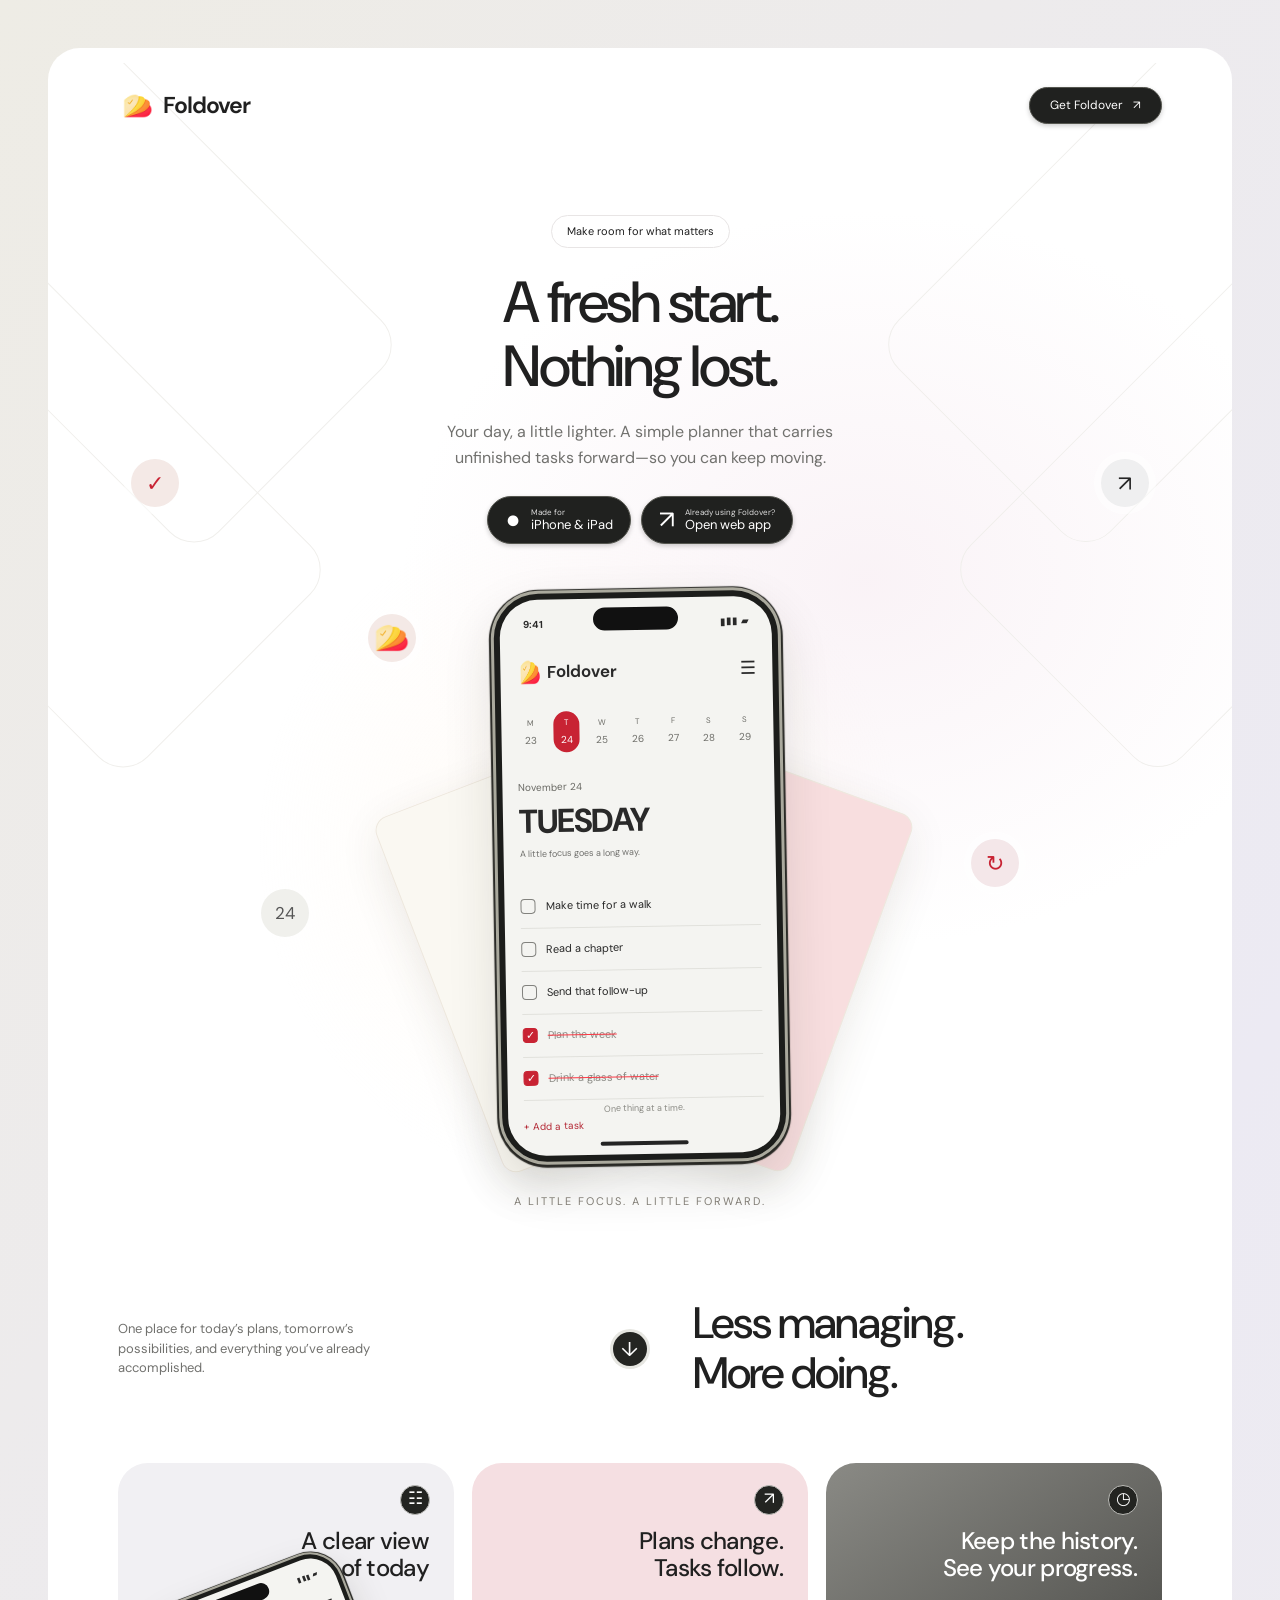
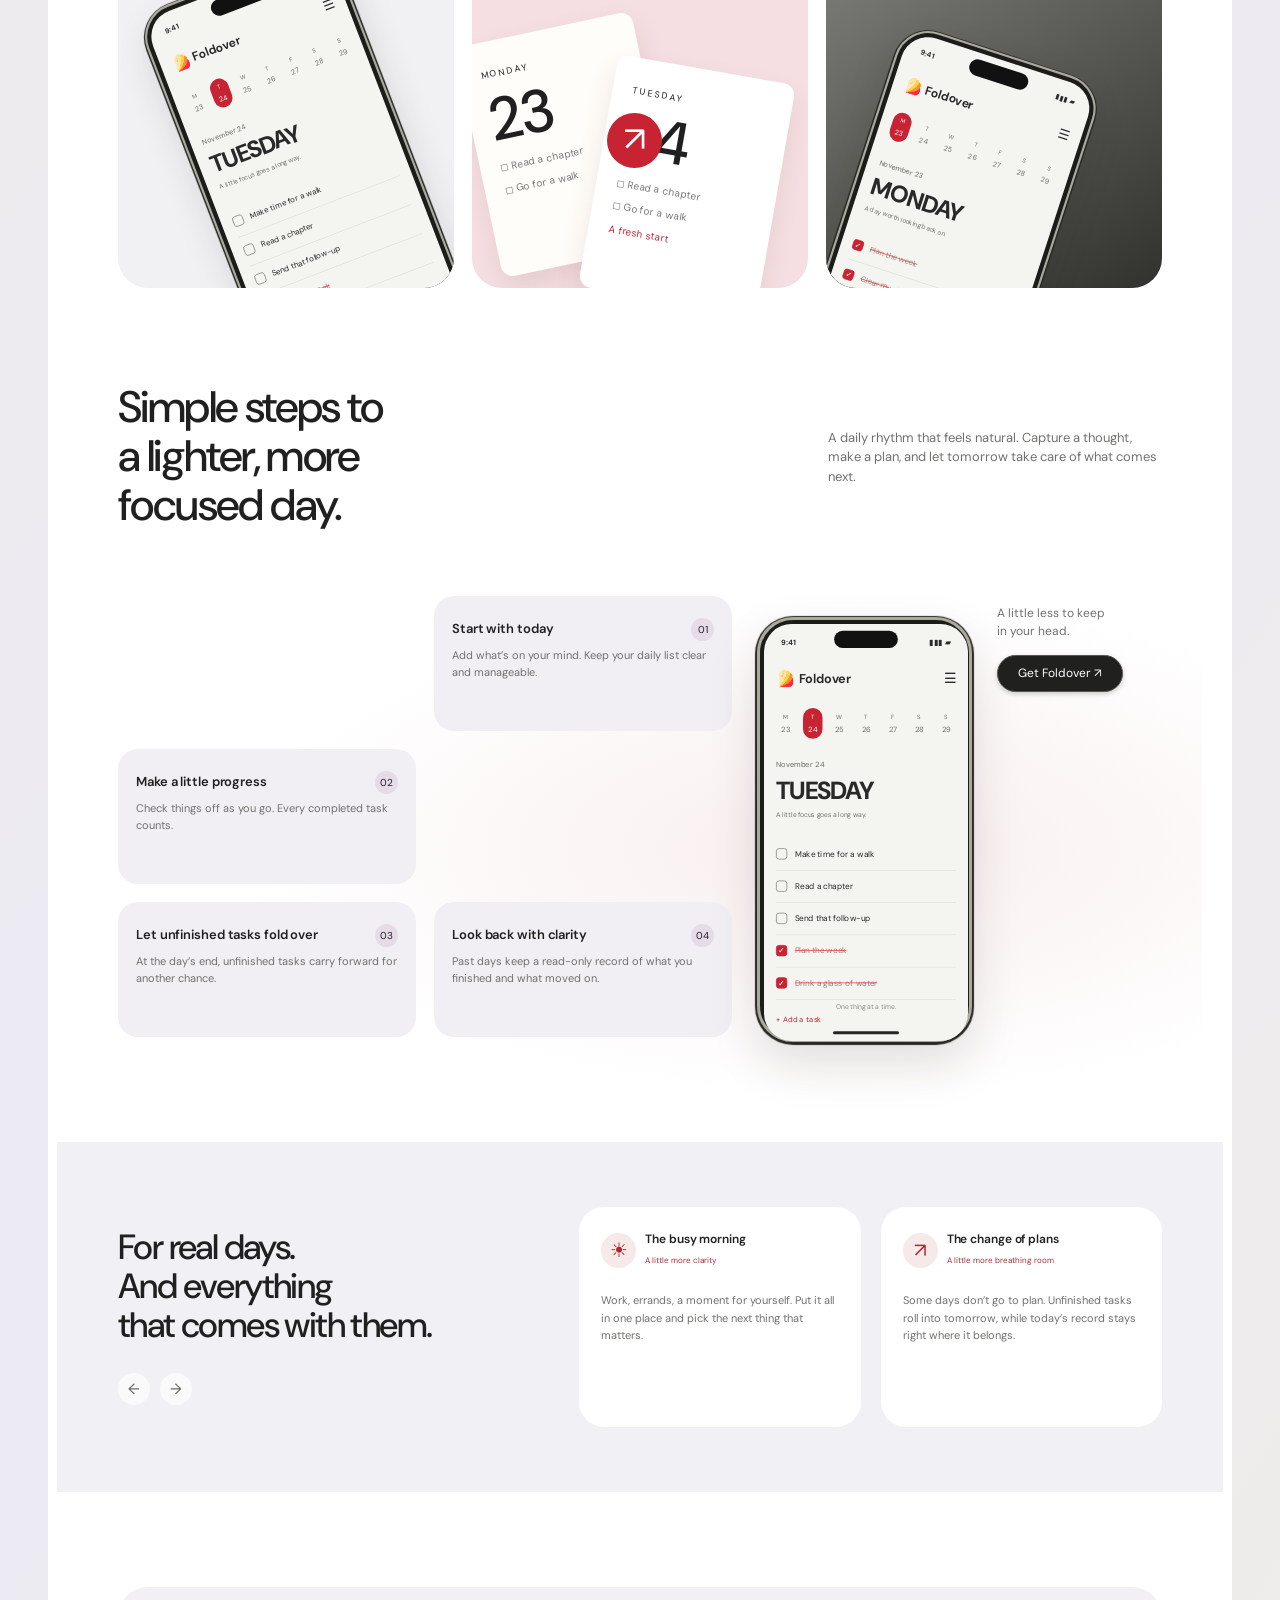
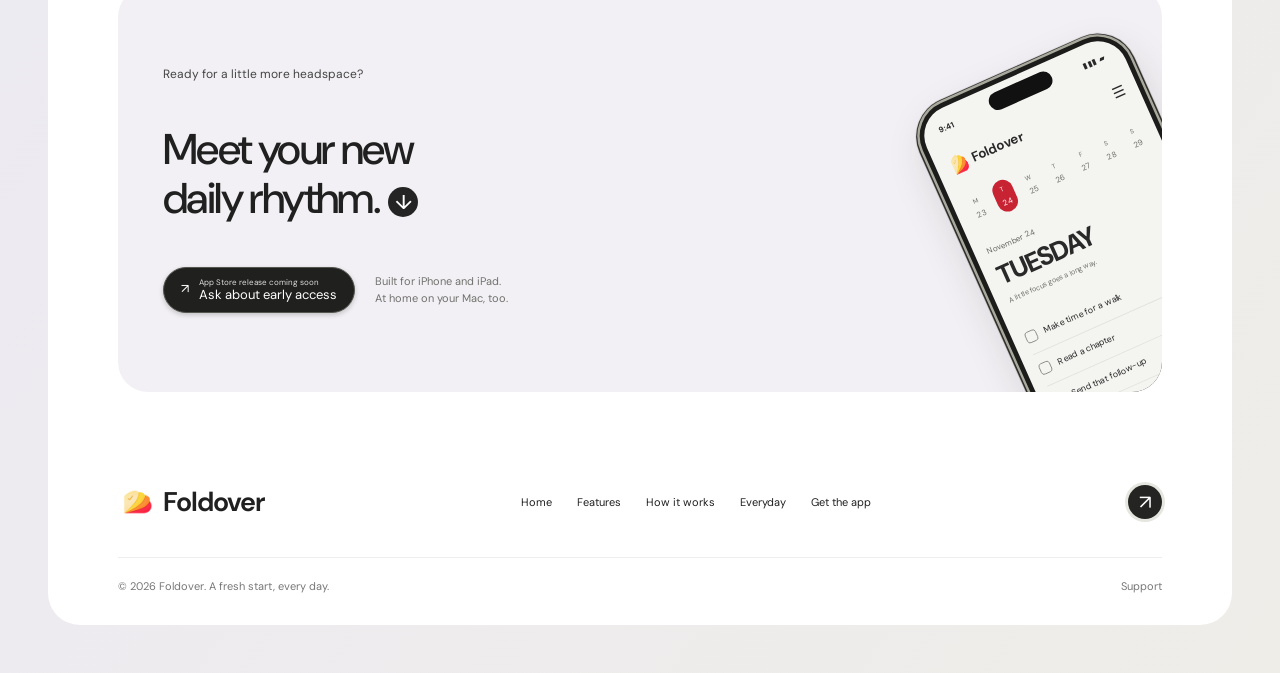
==== index.html @ 4c4346b3 "Create Foldover landing page and support site" ====
<!doctype html>
<html lang="en"><head><meta charset="utf-8"><meta name="viewport" content="width=device-width,initial-scale=1"><title>Foldover — A fresh start. Nothing lost.</title><meta name="description" content="A calmer daily planner. Finish what matters, carry unfinished tasks forward, and keep a clear record of every day."><meta name="theme-color" content="#f4f3f1"><link rel="icon" href="assets/foldover.png"><link rel="stylesheet" href="style.css"><script src="site.js" defer></script></head>
<body><a class="skip" href="#main">Skip to content</a><div class="page"><header><a class="brand" href="#" aria-label="Foldover home"><img src="assets/foldover.png" alt="">Foldover</a><a class="pill small" href="#get-app">Get Foldover <span>↗</span></a></header>
<main id="main"><section class="hero"><div class="traces" aria-hidden="true"><i></i><i></i><i></i><i></i></div><div class="hero-copy"><span class="eyebrow">Make room for what matters</span><h1>A fresh start.<br>Nothing lost.</h1><p>Your day, a little lighter. A simple planner that carries<br class="desktop"> unfinished tasks forward—so you can keep moving.</p><div class="actions"><a class="pill" href="#get-app"><span class="apple">●</span><span><small>Made for</small>iPhone & iPad</span></a><a class="pill" href="https://momentum-planner.chwalik.workers.dev/login"><span class="web-icon">↗</span><span><small>Already using Foldover?</small>Open web app</span></a></div></div><div class="hero-scene"><span class="orbit o1">✓</span><span class="orbit o2">↗</span><span class="orbit o3"><img src="assets/foldover.png" alt=""></span><span class="orbit o4">24</span><span class="orbit o5">↻</span><div class="phone hero-phone" data-screen="today"></div><div class="paper p1" aria-hidden="true"></div><div class="paper p2" aria-hidden="true"></div><span class="scene-caption">A little focus. A little forward.</span></div></section>
<section id="features" class="features section"><div class="section-intro"><p>One place for today’s plans, tomorrow’s possibilities, and everything you’ve already accomplished.</p><a class="round" href="#how-it-works" aria-label="See how Foldover works">↓</a><h2>Less managing.<br>More doing.</h2></div><div class="feature-grid"><article class="feature daily"><span class="card-icon">☷</span><h3>A clear view<br>of today</h3><div class="phone mini-phone" data-screen="today"></div></article><article class="feature rollover"><span class="card-icon">↗</span><h3>Plans change.<br>Tasks follow.</h3><div class="roll-art"><div class="day-sheet"><small>MONDAY</small><b>23</b><span>◻ Read a chapter</span><span>◻ Go for a walk</span></div><div class="fold-arrow">↗</div><div class="day-sheet front"><small>TUESDAY</small><b>24</b><span>◻ Read a chapter</span><span>◻ Go for a walk</span><em>A fresh start</em></div></div></article><article class="feature history"><span class="card-icon">◷</span><h3>Keep the history.<br>See your progress.</h3><div class="phone mini-phone" data-screen="history"></div></article></div></section>
<section id="how-it-works" class="how section"><div class="how-heading"><h2>Simple steps to<br>a lighter, more<br>focused day.</h2><p>A daily rhythm that feels natural. Capture a thought, make a plan, and let tomorrow take care of what comes next.</p></div><div class="steps-layout"><div class="steps"><article class="step one"><span>01</span><h3>Start with today</h3><p>Add what’s on your mind. Keep your daily list clear and manageable.</p></article><article class="step two"><span>02</span><h3>Make a little progress</h3><p>Check things off as you go. Every completed task counts.</p></article><article class="step three"><span>03</span><h3>Let unfinished tasks fold over</h3><p>At the day’s end, unfinished tasks carry forward for another chance.</p></article><article class="step four"><span>04</span><h3>Look back with clarity</h3><p>Past days keep a read-only record of what you finished and what moved on.</p></article></div><div class="phone steps-phone" data-screen="today"></div><div class="step-cta"><p>A little less to keep<br>in your head.</p><a class="pill small" href="#get-app">Get Foldover ↗</a></div></div></section>
<section class="stories" id="everyday"><div class="stories-intro"><h2>For real days.<br>And everything<br>that comes with them.</h2><div class="arrows"><button id="prev-story" aria-label="Previous everyday scenarios">←</button><button id="next-story" aria-label="Next everyday scenarios">→</button></div></div><div class="story-cards" aria-live="polite"><article class="story"><div class="story-head"><span class="avatar">☀</span><div><h3>The busy morning</h3><small>A little more clarity</small></div></div><p>Work, errands, a moment for yourself. Put it all in one place and pick the next thing that matters.</p></article><article class="story"><div class="story-head"><span class="avatar">↗</span><div><h3>The change of plans</h3><small>A little more breathing room</small></div></div><p>Some days don’t go to plan. Unfinished tasks roll into tomorrow, while today’s record stays right where it belongs.</p></article></div></section>
<section id="get-app" class="download section"><div class="download-copy"><p class="kicker">Ready for a little more headspace?</p><h2>Meet your new<br>daily rhythm. <span>↓</span></h2><div class="download-bottom"><a class="pill" href="mailto:support@foldover.xyz?subject=Foldover%20early%20access"><span>↗</span><span><small>App Store release coming soon</small>Ask about early access</span></a><p>Built for iPhone and iPad.<br>At home on your Mac, too.</p></div></div><div class="phone download-phone" data-screen="today"></div></section></main>
<footer class="section"><div class="footer-main"><a class="brand" href="#"><img src="assets/foldover.png" alt="">Foldover</a><nav aria-label="Footer"><a href="#main">Home</a><a href="#features">Features</a><a href="#how-it-works">How it works</a><a href="#everyday">Everyday</a><a href="#get-app">Get the app</a></nav><a class="round" href="mailto:support@foldover.xyz" aria-label="Email Foldover support">↗</a></div><div class="footer-bottom"><span>© 2026 Foldover. A fresh start, every day.</span><a href="support.html">Support</a></div></footer></div></body></html>
---- style.css ----
@import url('https://fonts.googleapis.com/css2?family=DM+Sans:wght@400;450;500;550;600;650;700&display=swap');
:root{--ink:#202020;--muted:#71716e;--red:#c82333;--soft:#f1f0f3;--pink:#f7e4e5}*{box-sizing:border-box}html{scroll-behavior:smooth;scroll-padding-top:30px}body{margin:0;background:linear-gradient(125deg,#eeece5,#eceaf3 50%,#efede8);color:var(--ink);font-family:'DM Sans',Arial,sans-serif;font-size:15px;line-height:1.5;padding:48px}a{color:inherit;text-decoration:none}button{font:inherit;cursor:pointer}a:focus-visible,button:focus-visible{outline:3px solid var(--red);outline-offset:5px}h1,h2,h3,h4,p{margin:0}h1,h2,h3{font-weight:500;letter-spacing:-1.6px;line-height:1.12}h2{font-size:44px}p{color:var(--muted)}.page{max-width:1280px;margin:auto;background:#fff;border-radius:32px;overflow:hidden}.section{margin:0 70px}header{height:115px;padding:0 70px;display:flex;justify-content:space-between;align-items:center;position:relative;z-index:2}.brand{display:flex;align-items:center;font-weight:650;font-size:23px;letter-spacing:-1px;gap:6px}.brand img{width:39px;height:39px;object-fit:contain}.pill{display:inline-flex;align-items:center;justify-content:center;gap:10px;background:#20211f;color:#fff;border:1px solid #55564f;border-radius:32px;padding:9px 17px;box-shadow:0 2px 5px #0003;font-size:13px;line-height:1.15;text-align:left;transition:transform .2s,background .2s}.pill:hover{background:#3c3c39;transform:translateY(-2px)}.pill small{display:block;font-size:8px;color:#ddd;line-height:1.4}.pill.small{font-size:12px;padding:11px 20px}.apple,.web-icon{font-size:25px}.hero{position:relative;text-align:center;background:radial-gradient(ellipse at 45% 64%,#fff3e766,transparent 35%),radial-gradient(ellipse at 69% 39%,#f5e8ef88,transparent 40%)}.hero-copy{padding-top:52px;position:relative;z-index:1}.eyebrow{display:inline-block;padding:7px 15px;border:1px solid #e8e5e5;border-radius:25px;font-size:11px;background:#fff9}h1{font-size:58px;letter-spacing:-2.5px;margin:22px 0 20px}.hero-copy p{font-size:16px;line-height:1.6}.actions{display:flex;gap:10px;justify-content:center;margin:25px 0 35px}.hero-scene{height:650px;position:relative;display:flex;justify-content:center;padding-top:10px;isolation:isolate}.phone{width:290px;height:574px;background:#1c1d1b;border:3px solid #aaa99d;border-radius:48px;padding:6px;box-shadow:0 1px 1px 2px #282824,0 22px 50px #29251a21;position:relative;text-align:left;flex-shrink:0}.screen{height:100%;border-radius:38px;overflow:hidden;background:#f4f4f1;padding:17px 16px;position:relative;color:#292929}.status{display:flex;justify-content:space-between;font-size:10px;padding:0 7px;margin-bottom:27px}.island{position:absolute;width:85px;height:23px;background:#111;border-radius:20px;top:9px;left:50%;transform:translateX(-50%)}.app-brand{display:flex;align-items:center;font-size:17px;font-weight:650;gap:3px}.app-brand img{height:27px;width:27px}.app-brand>span{margin-left:auto;font-size:18px;font-weight:400}.week{display:flex;justify-content:space-between;margin:26px 0 22px;font-size:8px;text-align:center;color:#6d6d68}.week>span{padding:5px 7px}.week em{display:block;font-style:normal;font-size:10px;margin-top:4px}.week .selected{border-radius:15px;background:#c82333;color:white}.day-title small{font-size:10px;color:#686863}.day-title h4{font-size:33px;letter-spacing:-1.5px;line-height:1.2;margin:4px 0 7px;font-weight:750}.day-title p{font-size:9px}.tasks{margin-top:24px}.task{display:flex;align-items:center;gap:10px;font-size:11px;min-height:43px;border-bottom:1px solid #e1e1dc}.task i{display:flex;width:15px;height:15px;border:1px solid #82827e;border-radius:4px;align-items:center;justify-content:center;font-style:normal;font-size:11px;flex-shrink:0}.task.done i{background:#c82333;border-color:#c82333;color:white}.task.done span{text-decoration:line-through;text-decoration-color:#fb3945;color:#8b8b85}.task.past{color:#96968e}.task.past i{background:#d4d4cf;border:0;color:#67675f}.app-add{font-size:10px;color:#b32835;margin-top:18px}.app-footer{position:absolute;bottom:39px;width:calc(100% - 32px);text-align:center;font-size:9px;color:#8b8b85}.home-bar{position:absolute;bottom:9px;left:34%;height:4px;background:#242424;border-radius:3px;width:32%}.hero-phone{z-index:3;transform:rotate(-1deg)}.paper{position:absolute;background:#faf8f2;width:280px;height:380px;top:180px;border-radius:15px;box-shadow:0 16px 45px #473d2720;z-index:1;border:1px solid #eee8de}.p1{transform:rotate(-21deg);margin-left:-140px}.p2{background:#f8dedf;transform:rotate(20deg);margin-left:160px}.scene-caption{position:absolute;bottom:20px;font-size:11px;letter-spacing:2px;text-transform:uppercase;color:#85817a}.orbit{position:absolute;border-radius:50%;width:48px;height:48px;display:grid;place-items:center;font-size:22px;background:#f4e9e6;color:#c82333;z-index:2;box-shadow:0 0 0 7px #fff8}.orbit img{width:45px}.o1{left:7%;top:-120px}.o2{right:7%;top:-120px;background:#efeff0;color:#252525}.o3{left:27%;top:35px}.o4{left:18%;top:310px;font-size:17px;background:#f0f0ec;color:#555}.o5{right:18%;top:260px;background:#f4e7e9}.traces{position:absolute;inset:-100px 0 0;overflow:hidden;pointer-events:none}.traces i{position:absolute;width:46%;height:300px;border:1px solid #f0efec;transform:rotate(45deg);border-radius:35px;left:-18%;top:45px}.traces i:nth-child(2){left:auto;right:-18%;transform:rotate(-45deg)}.traces i:nth-child(3){top:270px;left:-24%}.traces i:nth-child(4){top:270px;left:auto;right:-24%;transform:rotate(-45deg)}.features{padding-top:70px}.section-intro{display:grid;grid-template-columns:1fr 55px 1fr;align-items:center;gap:25px;margin-bottom:65px}.section-intro p{font-size:13px;max-width:285px}.round{display:grid;place-items:center;width:34px;height:34px;border-radius:50%;background:#242522;color:#fff;box-shadow:0 0 0 3px #e6e6e1;font-size:20px}.feature-grid{display:grid;grid-template-columns:repeat(3,1fr);gap:18px}.feature{height:425px;border-radius:30px;overflow:hidden;position:relative;background:var(--soft);padding:65px 25px 0}.feature h3{text-align:right;font-size:24px;letter-spacing:-.7px;position:relative;z-index:4}.card-icon{position:absolute;right:24px;top:22px;border:1px solid #bcbcb8;background:#232421;color:white;border-radius:50%;width:30px;height:30px;text-align:center;font-size:17px}.mini-phone{transform:rotate(-21deg) scale(.72);transform-origin:top left;top:35px;left:-8px}.rollover{background:#f5dfe2}.roll-art{position:absolute;inset:150px 0 0}.day-sheet{position:absolute;width:180px;height:235px;background:#fffdf9;border-radius:12px;box-shadow:0 12px 25px #7e454b20;transform:rotate(-12deg);padding:20px;left:5px;top:14px}.day-sheet small{font-size:9px;letter-spacing:2px}.day-sheet b{display:block;font-size:60px;font-weight:500;line-height:1.2}.day-sheet span{font-size:10px;display:block;line-height:2.3;color:#777}.day-sheet.front{transform:rotate(10deg);left:125px;top:55px;background:#fff}.day-sheet em{font-size:10px;font-style:normal;color:#bb2837}.fold-arrow{position:absolute;z-index:3;top:100px;left:135px;background:#c82333;color:#fff;width:55px;height:55px;border-radius:50%;font-size:35px;text-align:center}.history{background:linear-gradient(145deg,#8a8a85,#31312e);color:#fff}.history .mini-phone{transform:rotate(18deg) scale(.72);left:55px;top:40px}.how{padding-top:95px;padding-bottom:100px}.how-heading{display:flex;justify-content:space-between;align-items:center}.how-heading p{font-size:13px;width:32%}.steps-layout{display:flex;align-items:flex-end;gap:25px;margin-top:65px;position:relative}.steps-layout:before{content:'';position:absolute;inset:-70px -40px;background:radial-gradient(ellipse at 68% 55%,#f8eeee,transparent 55%);pointer-events:none}.steps{display:grid;grid-template-columns:1fr 1fr;gap:18px;flex:1;z-index:1;padding-bottom:5px}.step{border-radius:20px;background:#f2eff4;padding:22px 18px;min-height:135px;position:relative}.step span{float:right;display:grid;place-items:center;background:#e5dce8;border-radius:50%;width:23px;height:23px;font-size:10px}.step h3{font-size:13px;letter-spacing:-.1px;padding-right:17px;line-height:1.35;margin:2px 0 10px;font-weight:600}.step p{font-size:11px;line-height:1.5}.step.one{grid-column:2}.step.two{grid-column:1}.step.three{grid-column:1}.step.four{grid-column:2}.steps-phone{width:215px;height:425px;border-radius:36px;padding:4px;z-index:1}.steps-phone .screen{width:272px;height:556px;transform:scale(.75);transform-origin:top left;border-radius:37px}.step-cta{width:165px;align-self:flex-start;padding-top:8px;z-index:1}.step-cta p{font-size:12px;margin-bottom:15px}.stories{margin:0 9px;padding:65px 61px;background:#f1f0f4;display:grid;grid-template-columns:1.25fr 1.75fr;gap:45px;align-items:center}.stories h2{font-size:35px}.arrows{display:flex;gap:10px;margin-top:28px}.arrows button{border:0;background:#ffffffa6;color:#64645e;border-radius:50%;width:32px;height:32px}.arrows button:hover{background:#fff;color:var(--red)}.story-cards{display:grid;grid-template-columns:1fr 1fr;gap:20px}.story{background:#fff;border-radius:25px;padding:24px 22px;min-height:220px}.story-head{display:flex;gap:9px;align-items:center;margin-bottom:22px}.avatar{width:35px;height:35px;border-radius:50%;display:grid;place-items:center;background:#f6e9e9;color:#b22533;font-size:20px;flex-shrink:0}.story h3{font-size:12px;font-weight:600;letter-spacing:-.1px;line-height:1.4}.story small{font-size:8px;color:#a52d38}.story p{font-size:11px;line-height:1.6}.download{margin-top:95px;margin-bottom:90px;border-radius:30px;background:#f2f0f4;position:relative;height:405px;overflow:hidden;padding:45px;display:flex;align-items:center}.download-copy{z-index:2;position:relative;width:70%}.kicker{font-size:12px;color:#444;margin-bottom:42px}.download h2{font-size:43px}.download h2>span{display:inline-grid;place-items:center;width:30px;height:30px;border-radius:50%;color:#fff;background:#242424;font-size:20px;vertical-align:middle}.download-bottom{display:flex;align-items:center;gap:20px;margin-top:45px}.download-bottom p{font-size:11px}.download-phone{position:absolute;right:45px;top:35px;transform:rotate(-24deg) scale(.8);transform-origin:top right}.footer-main{display:flex;justify-content:space-between;align-items:center;gap:20px;padding-bottom:35px}.footer-main nav{display:flex;gap:25px;font-size:11px}.footer-main .brand{font-size:27px}.footer-bottom{border-top:1px solid #eee;padding:20px 0 30px;display:flex;justify-content:space-between;font-size:11px;color:#777}.skip{position:absolute;left:20px;top:-100px;background:white;padding:10px;z-index:100}.skip:focus{top:10px}.support-content{max-width:700px;padding:70px 0 140px;margin:auto}.support-content h1{font-size:48px}.support-content h2{font-size:24px;margin:35px 0 10px}.support-content p{margin:15px 0}.support-content a{color:#b72837;text-decoration:underline}
@media(min-width:1500px){body{padding:55px}}@media(max-width:1050px){body{padding:25px}.section{margin-left:40px;margin-right:40px}header{padding:0 40px}.feature{height:355px}.feature h3{font-size:21px}.mini-phone{transform:rotate(-21deg) scale(.6)}.history .mini-phone{transform:rotate(18deg) scale(.6);left:25px}.day-sheet{width:145px;left:-5px}.day-sheet.front{left:75px}.fold-arrow{left:90px}.step-cta{display:none}.stories{padding:50px 35px;gap:25px}.stories h2{font-size:29px}.download{padding:35px}.download-phone{right:10px;opacity:.85}.download-copy{width:80%}.footer-main nav{gap:14px}}@media(max-width:700px){body{padding:12px}.page{border-radius:22px}.section{margin-left:25px;margin-right:25px}header{height:85px;padding:0 25px}.brand{font-size:20px}.brand img{width:32px;height:32px}.hero-copy{padding:35px 20px 0}h1{font-size:43px;letter-spacing:-1.8px}.hero-copy p{font-size:14px}.desktop{display:none}.actions{gap:8px}.pill{padding:8px 12px;font-size:11px}.hero-scene{height:575px}.hero-phone{transform:scale(.84);transform-origin:top center}.paper{width:210px;height:300px;top:140px}.p1{margin-left:-70px}.p2{margin-left:80px}.orbit{width:32px;height:32px;font-size:18px}.orbit img{width:30px}.o1{top:70px;left:7%}.o2{top:200px;right:6%}.o3,.o4,.o5{display:none}.scene-caption{bottom:35px;font-size:8px}.features{padding-top:15px}.section-intro{grid-template-columns:1fr 35px;gap:25px;margin-bottom:30px}.section-intro h2{grid-row:1;grid-column:1;font-size:34px}.section-intro p{grid-column:1;grid-row:2;font-size:12px}.section-intro .round{grid-row:1;grid-column:2}.feature-grid{grid-template-columns:1fr;gap:16px}.feature{height:380px;padding:65px 25px 0}.feature h3{font-size:29px}.mini-phone{transform:rotate(-20deg) scale(.7);left:15px;top:5px}.history .mini-phone{transform:rotate(18deg) scale(.7);left:65px;top:5px}.roll-art{left:20px;top:120px}.day-sheet{width:180px;left:0}.day-sheet.front{left:130px;top:40px}.fold-arrow{left:125px}.how{padding-top:65px;padding-bottom:65px}.how-heading{display:block}.how-heading h2{font-size:36px}.how-heading p{width:100%;margin-top:20px;font-size:13px}.steps-layout{flex-direction:column;align-items:center;margin-top:35px;gap:35px}.steps{width:100%;gap:10px}.step.one{grid-column:auto}.step.two,.step.three,.step.four{grid-column:auto}.step{padding:18px 14px;min-height:155px}.steps-phone{order:-1}.stories{display:block;padding:40px 23px}.stories-intro{margin-bottom:25px}.stories h2{font-size:33px}.story-cards{gap:12px}.story{padding:18px 14px;min-height:235px}.story-head{display:block}.avatar{margin-bottom:8px}.download{margin-top:60px;margin-bottom:55px;height:660px;padding:28px;align-items:flex-start}.download-copy{width:100%}.kicker{margin-bottom:24px}.download h2{font-size:35px}.download-bottom{display:block;margin-top:22px}.download-bottom p{margin-top:15px}.download-phone{top:355px;right:20px;transform:rotate(-20deg) scale(.65);opacity:1}.footer-main{flex-wrap:wrap}.footer-main nav{order:3;flex-wrap:wrap;width:100%;gap:15px}.footer-bottom{font-size:9px}.support-content{padding:30px 25px 80px}.support-content h1{font-size:36px}}@media(prefers-reduced-motion:reduce){html{scroll-behavior:auto}*{transition:none!important}}

/* Keep feature illustrations clear of the headline at narrow widths. */
@media(max-width:700px){.feature:not(.history) .mini-phone{top:60px}}
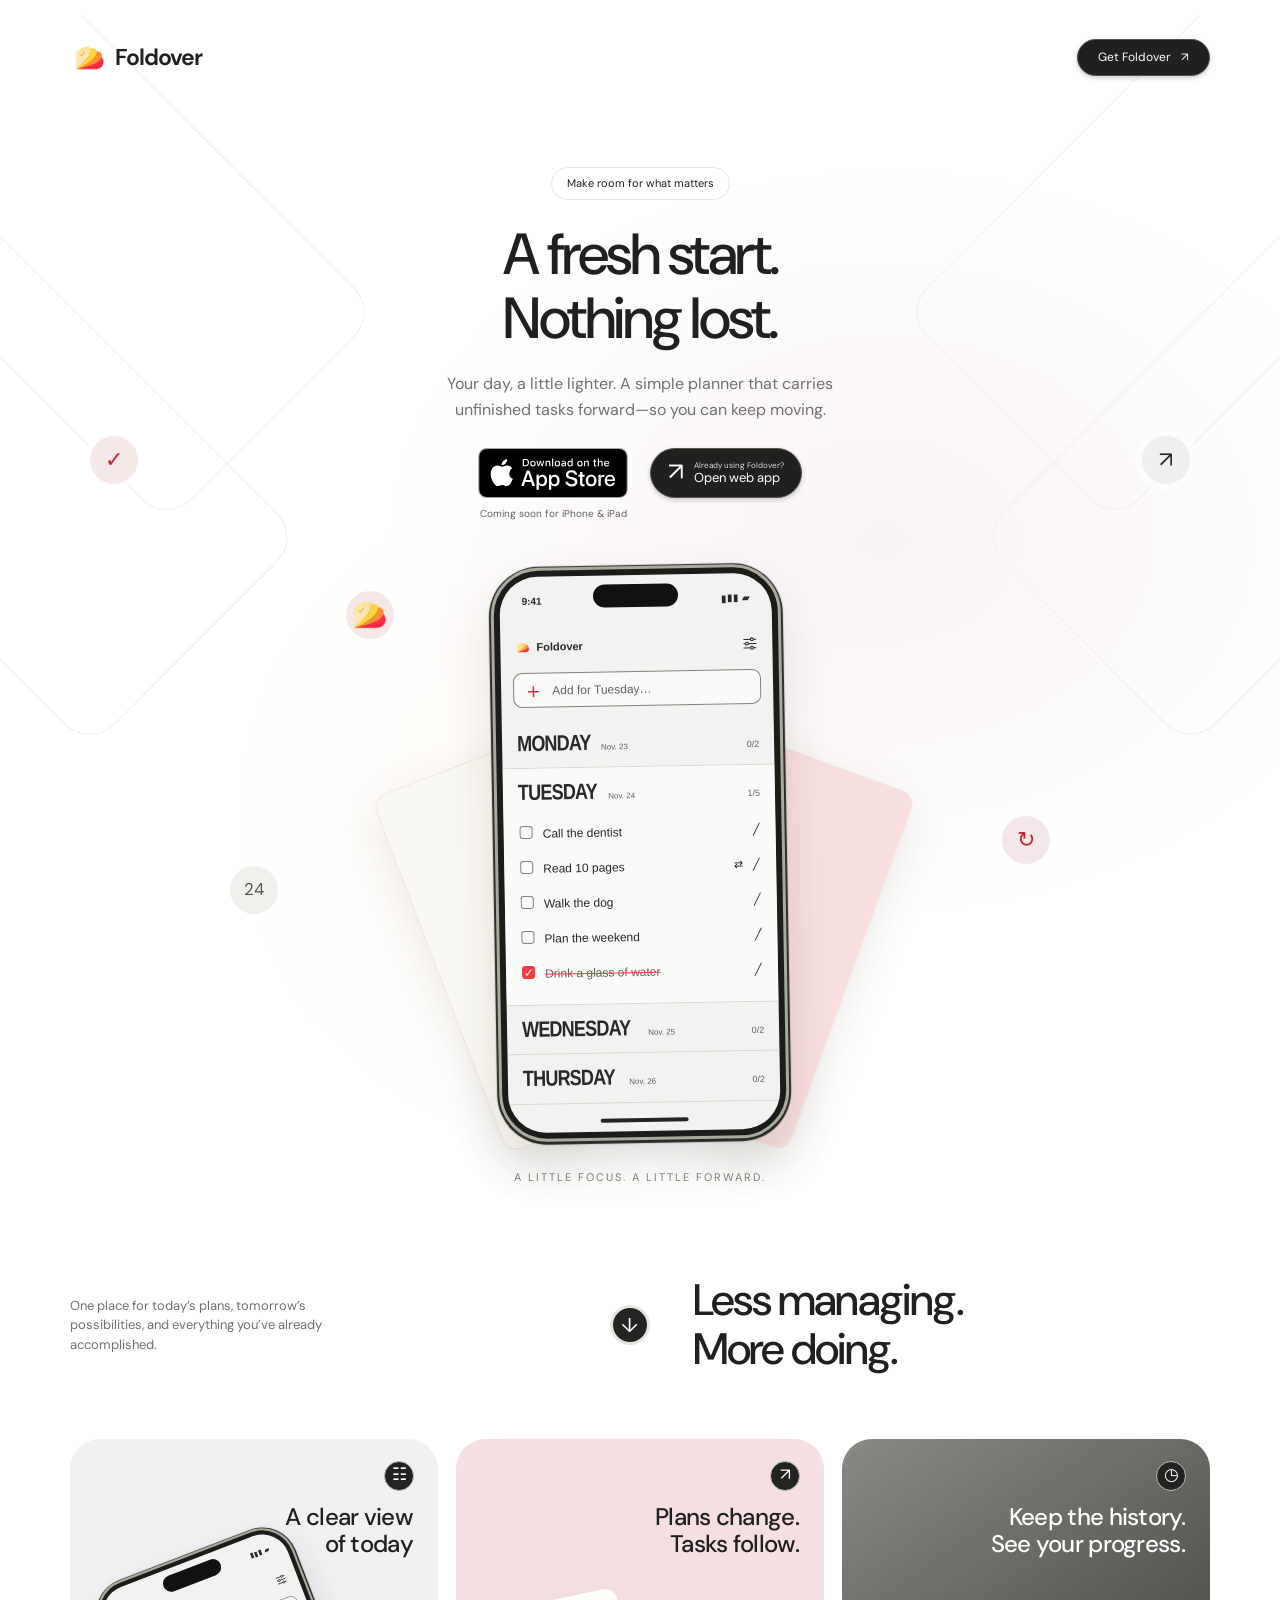
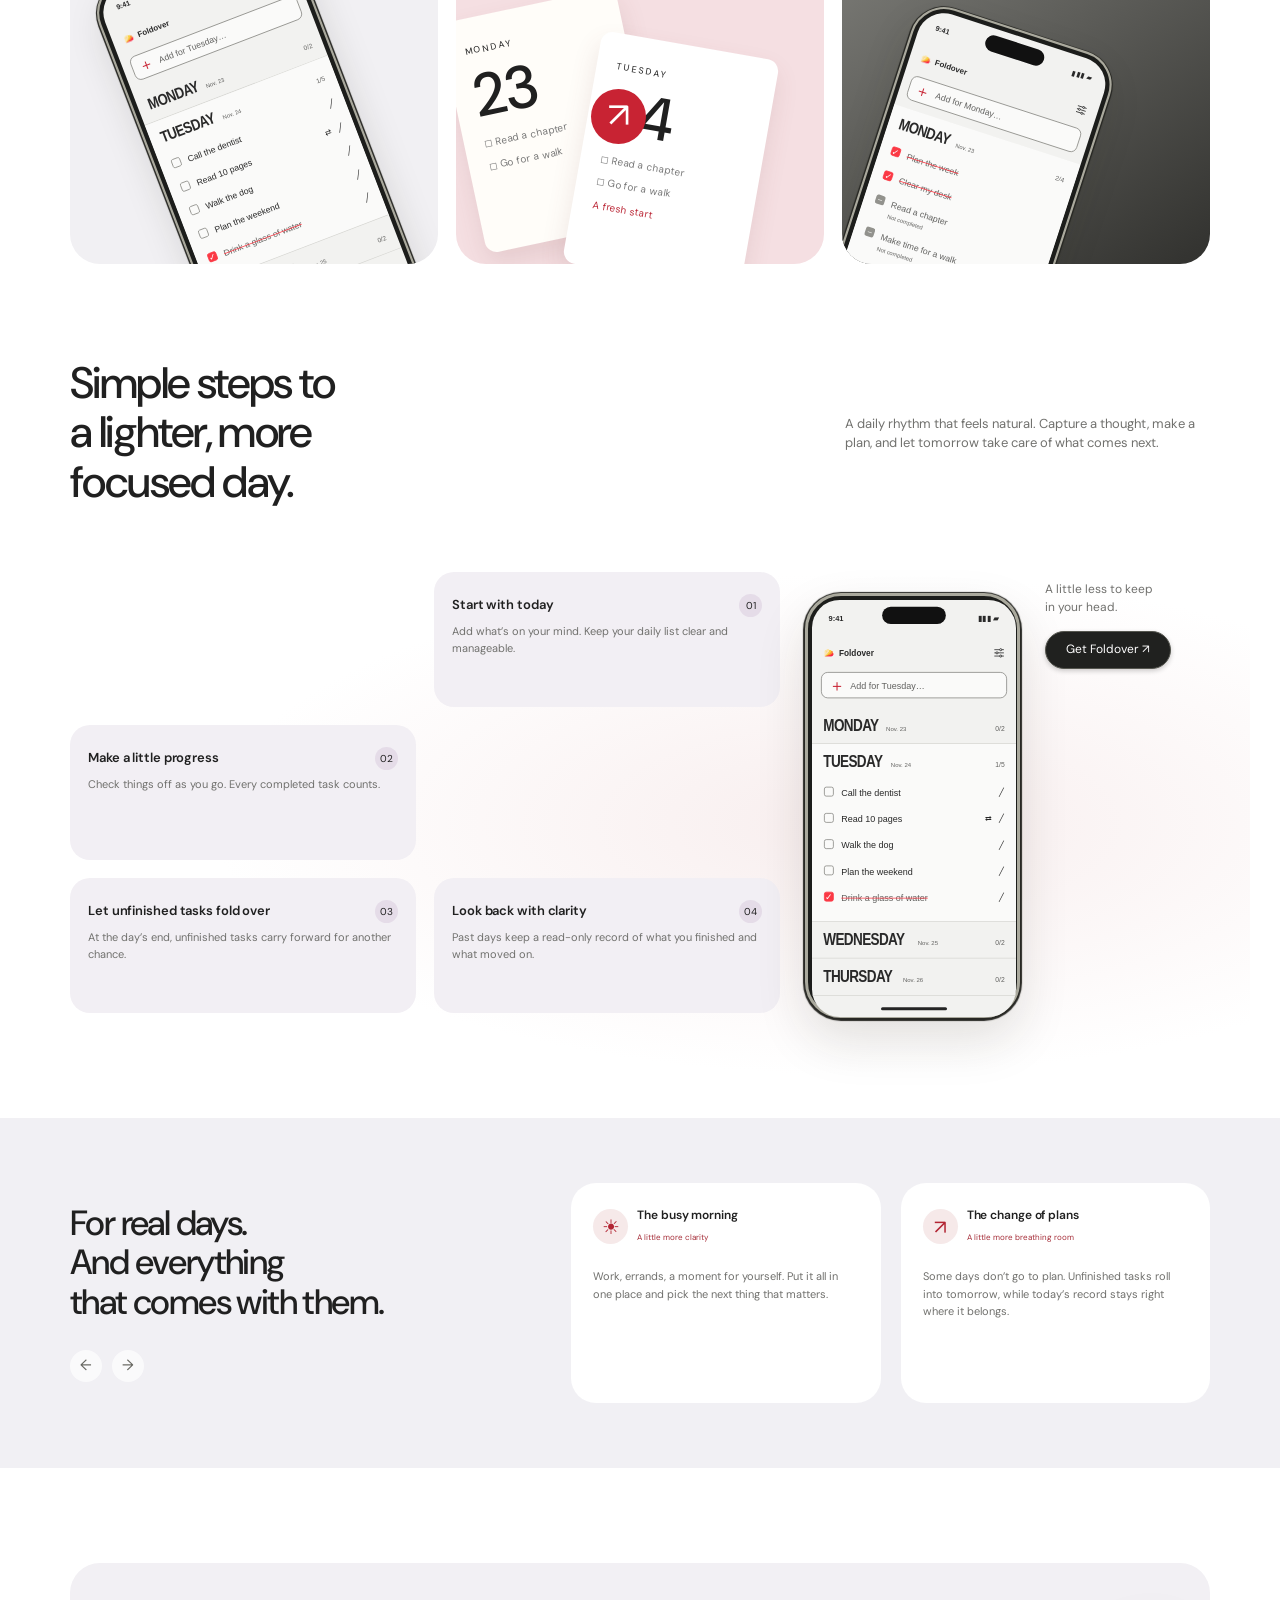
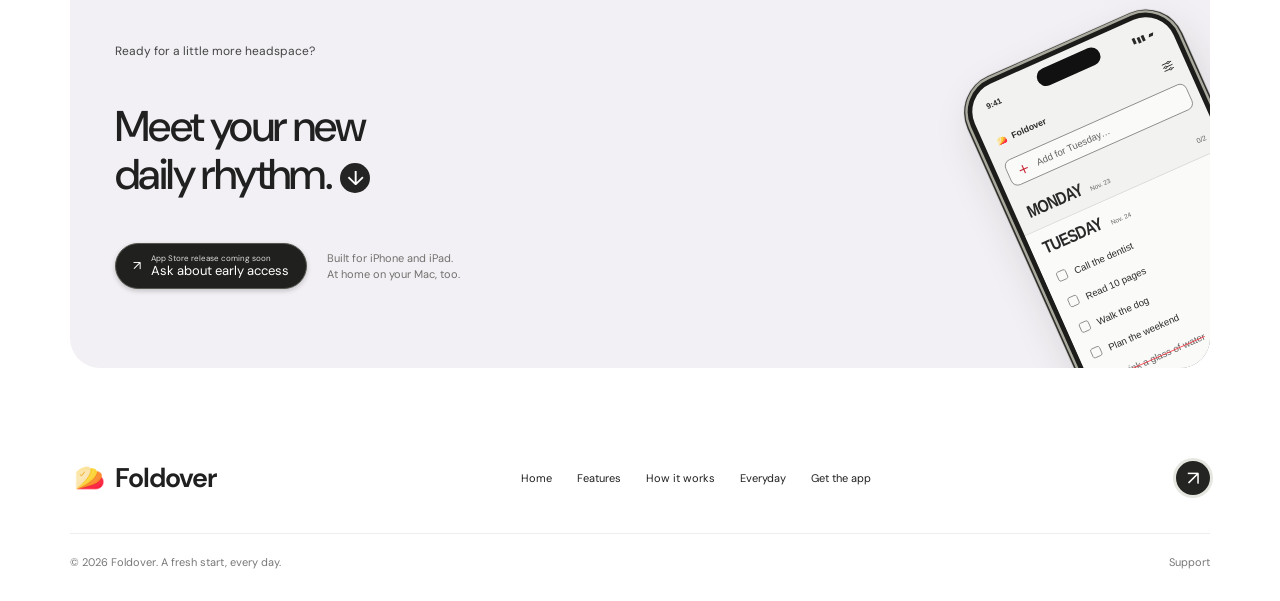
==== commit d7f47564: "Make landing page full width and match native Foldover layout" ====
--- a/index.html
+++ b/index.html
@@ -1,7 +1,7 @@
 <!doctype html>
 <html lang="en"><head><meta charset="utf-8"><meta name="viewport" content="width=device-width,initial-scale=1"><title>Foldover — A fresh start. Nothing lost.</title><meta name="description" content="A calmer daily planner. Finish what matters, carry unfinished tasks forward, and keep a clear record of every day."><meta name="theme-color" content="#f4f3f1"><link rel="icon" href="assets/foldover.png"><link rel="stylesheet" href="style.css"><script src="site.js" defer></script></head>
 <body><a class="skip" href="#main">Skip to content</a><div class="page"><header><a class="brand" href="#" aria-label="Foldover home"><img src="assets/foldover.png" alt="">Foldover</a><a class="pill small" href="#get-app">Get Foldover <span>↗</span></a></header>
-<main id="main"><section class="hero"><div class="traces" aria-hidden="true"><i></i><i></i><i></i><i></i></div><div class="hero-copy"><span class="eyebrow">Make room for what matters</span><h1>A fresh start.<br>Nothing lost.</h1><p>Your day, a little lighter. A simple planner that carries<br class="desktop"> unfinished tasks forward—so you can keep moving.</p><div class="actions"><a class="pill" href="#get-app"><span class="apple">●</span><span><small>Made for</small>iPhone & iPad</span></a><a class="pill" href="https://momentum-planner.chwalik.workers.dev/login"><span class="web-icon">↗</span><span><small>Already using Foldover?</small>Open web app</span></a></div></div><div class="hero-scene"><span class="orbit o1">✓</span><span class="orbit o2">↗</span><span class="orbit o3"><img src="assets/foldover.png" alt=""></span><span class="orbit o4">24</span><span class="orbit o5">↻</span><div class="phone hero-phone" data-screen="today"></div><div class="paper p1" aria-hidden="true"></div><div class="paper p2" aria-hidden="true"></div><span class="scene-caption">A little focus. A little forward.</span></div></section>
+<main id="main"><section class="hero"><div class="traces" aria-hidden="true"><i></i><i></i><i></i><i></i></div><div class="hero-copy"><span class="eyebrow">Make room for what matters</span><h1>A fresh start.<br>Nothing lost.</h1><p>Your day, a little lighter. A simple planner that carries<br class="desktop"> unfinished tasks forward—so you can keep moving.</p><div class="actions"><div class="store-badge"><a href="#get-app" aria-label="App Store release coming soon"><img src="assets/app-store.svg" alt="Download on the App Store" width="150" height="50"></a><small>Coming soon for iPhone &amp; iPad</small></div><a class="pill" href="https://momentum-planner.chwalik.workers.dev/login"><span class="web-icon">↗</span><span><small>Already using Foldover?</small>Open web app</span></a></div></div><div class="hero-scene"><span class="orbit o1">✓</span><span class="orbit o2">↗</span><span class="orbit o3"><img src="assets/foldover.png" alt=""></span><span class="orbit o4">24</span><span class="orbit o5">↻</span><div class="phone hero-phone" data-screen="today"></div><div class="paper p1" aria-hidden="true"></div><div class="paper p2" aria-hidden="true"></div><span class="scene-caption">A little focus. A little forward.</span></div></section>
 <section id="features" class="features section"><div class="section-intro"><p>One place for today’s plans, tomorrow’s possibilities, and everything you’ve already accomplished.</p><a class="round" href="#how-it-works" aria-label="See how Foldover works">↓</a><h2>Less managing.<br>More doing.</h2></div><div class="feature-grid"><article class="feature daily"><span class="card-icon">☷</span><h3>A clear view<br>of today</h3><div class="phone mini-phone" data-screen="today"></div></article><article class="feature rollover"><span class="card-icon">↗</span><h3>Plans change.<br>Tasks follow.</h3><div class="roll-art"><div class="day-sheet"><small>MONDAY</small><b>23</b><span>◻ Read a chapter</span><span>◻ Go for a walk</span></div><div class="fold-arrow">↗</div><div class="day-sheet front"><small>TUESDAY</small><b>24</b><span>◻ Read a chapter</span><span>◻ Go for a walk</span><em>A fresh start</em></div></div></article><article class="feature history"><span class="card-icon">◷</span><h3>Keep the history.<br>See your progress.</h3><div class="phone mini-phone" data-screen="history"></div></article></div></section>
 <section id="how-it-works" class="how section"><div class="how-heading"><h2>Simple steps to<br>a lighter, more<br>focused day.</h2><p>A daily rhythm that feels natural. Capture a thought, make a plan, and let tomorrow take care of what comes next.</p></div><div class="steps-layout"><div class="steps"><article class="step one"><span>01</span><h3>Start with today</h3><p>Add what’s on your mind. Keep your daily list clear and manageable.</p></article><article class="step two"><span>02</span><h3>Make a little progress</h3><p>Check things off as you go. Every completed task counts.</p></article><article class="step three"><span>03</span><h3>Let unfinished tasks fold over</h3><p>At the day’s end, unfinished tasks carry forward for another chance.</p></article><article class="step four"><span>04</span><h3>Look back with clarity</h3><p>Past days keep a read-only record of what you finished and what moved on.</p></article></div><div class="phone steps-phone" data-screen="today"></div><div class="step-cta"><p>A little less to keep<br>in your head.</p><a class="pill small" href="#get-app">Get Foldover ↗</a></div></div></section>
 <section class="stories" id="everyday"><div class="stories-intro"><h2>For real days.<br>And everything<br>that comes with them.</h2><div class="arrows"><button id="prev-story" aria-label="Previous everyday scenarios">←</button><button id="next-story" aria-label="Next everyday scenarios">→</button></div></div><div class="story-cards" aria-live="polite"><article class="story"><div class="story-head"><span class="avatar">☀</span><div><h3>The busy morning</h3><small>A little more clarity</small></div></div><p>Work, errands, a moment for yourself. Put it all in one place and pick the next thing that matters.</p></article><article class="story"><div class="story-head"><span class="avatar">↗</span><div><h3>The change of plans</h3><small>A little more breathing room</small></div></div><p>Some days don’t go to plan. Unfinished tasks roll into tomorrow, while today’s record stays right where it belongs.</p></article></div></section>
--- a/style.css
+++ b/style.css
@@ -4,3 +4,21 @@
 
 /* Keep feature illustrations clear of the headline at narrow widths. */
 @media(max-width:700px){.feature:not(.history) .mini-phone{top:60px}}
+
+/* Full-bleed page, with readable content widths inside each section. */
+body{padding:0;background:#fff}.page{max-width:none;border-radius:0;margin:0;width:100%}
+header{max-width:1420px;margin:auto}.section{max-width:1280px;margin-left:auto;margin-right:auto;width:calc(100% - 140px)}
+.stories{margin-left:0;margin-right:0;padding-left:max(70px,calc((100vw - 1280px)/2));padding-right:max(70px,calc((100vw - 1280px)/2))}
+.actions{align-items:flex-start;gap:22px}.actions>.pill{min-height:50px}.store-badge img{display:block;width:150px;height:50px}.store-badge small{display:block;font-size:10px;color:#626260;margin-top:8px}
+/* Native app composition, scaled from its 390pt iPhone layout. */
+.native-screen{padding:0;background:#f2f2f0;font-family:-apple-system,BlinkMacSystemFont,'Helvetica Neue',Arial,sans-serif}
+.native-screen .status{padding:17px 22px 0;margin-bottom:21px;font-size:10px}
+.native-brand{height:35px;display:flex;align-items:center;padding:0 14px;gap:5px;font-size:11px;font-weight:600}
+.native-brand img{width:17px;height:17px;object-fit:contain}.native-brand>span{margin-left:auto;width:17px;height:17px}
+.native-input{margin:8px 12px 12px;border:1px solid #82827e;background:#fafaf9;border-radius:9px;height:35px;display:flex;align-items:center;gap:8px;padding:0 9px;font-size:12px;color:#626260}.native-input b{font-size:21px;color:#c82333;font-weight:300}
+.native-day{border-bottom:1px solid #d7d7d3}.native-day.expanded{background:#fafaf9}.native-day-heading{display:flex;align-items:baseline;gap:6px;padding:11px 15px;white-space:nowrap}.native-day-heading strong{font-family:'Helvetica Neue',Arial,sans-serif;font-stretch:condensed;font-size:22px;letter-spacing:-1px;line-height:1.2;font-weight:800;transform:scaleX(.82);transform-origin:left;margin-right:-12px}.native-day-heading small{font-size:8px;color:#626260}.native-day-heading em{margin-left:auto;font-size:9px;font-style:normal;color:#626260}
+.native-tasks{padding:0 11px 12px}.native-task{display:flex;align-items:flex-start;gap:10px;min-height:35px;padding:7px 5px;font-size:12px}.native-task i{width:13px;height:13px;flex-shrink:0;border:1px solid #82827e;border-radius:3px;font-style:normal;display:grid;place-items:center;line-height:1;font-size:12px;margin-top:1px}.native-task>div{flex:1}.native-task.done i{background:#fb3945;border-color:#fb3945;color:#fff}.native-task.done span{text-decoration:line-through;text-decoration-color:#fb3945;color:#626260}.native-task.past{color:#626260}.native-task.past i{background:#92928d;border:0;color:#f2f2f0}.native-task small{display:block;font-size:8px;margin-top:3px}.native-task b{font-size:11px;font-weight:400}.native-week{height:calc(100% - 137px);overflow:hidden}.native-screen .home-bar{z-index:2}
+@media(max-width:1050px){body{padding:0}.section{width:calc(100% - 80px)}.stories{padding-left:40px;padding-right:40px}}
+@media(max-width:700px){body{padding:0}.page{border-radius:0}.section{width:calc(100% - 50px)}.stories{padding-left:25px;padding-right:25px}.actions{gap:14px}.actions>.pill{min-height:44px}.store-badge img{width:132px;height:44px}.store-badge small{font-size:8px}}
+
+.native-week{height:calc(100% - 164px)}
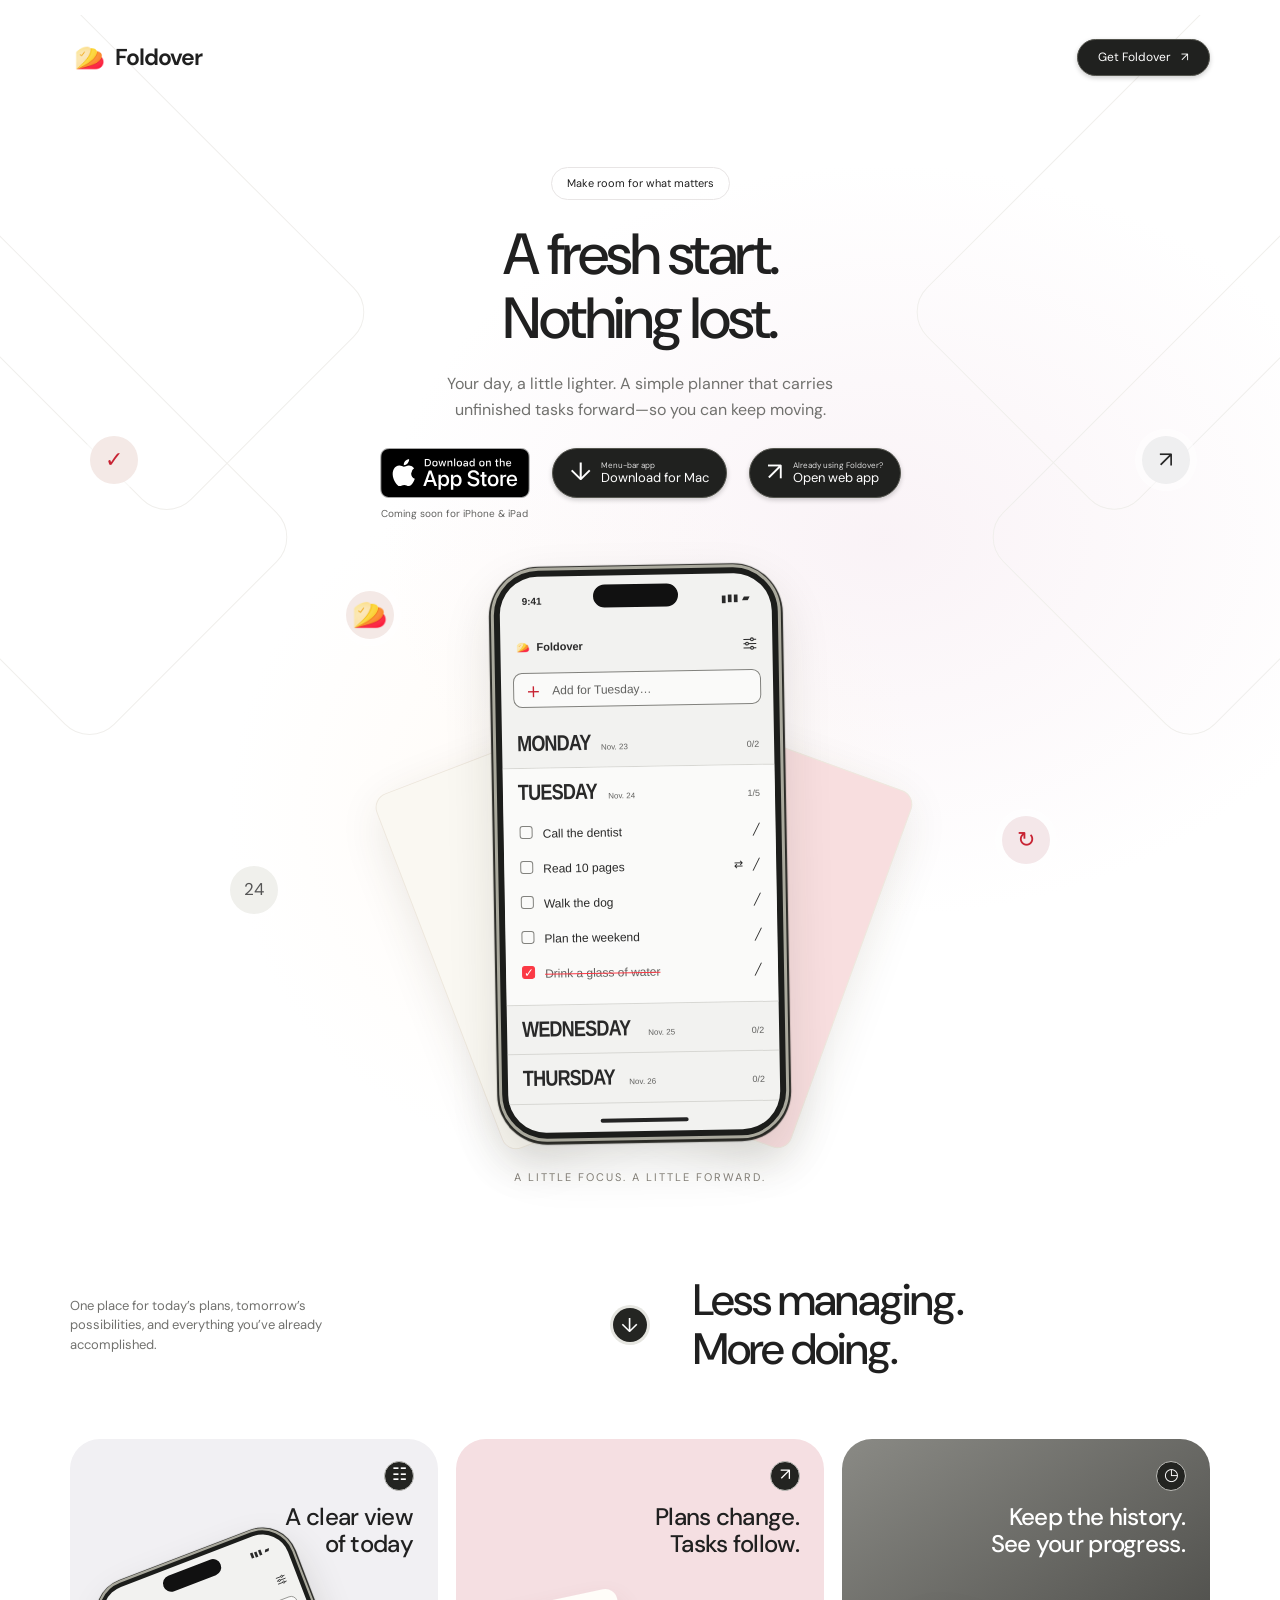
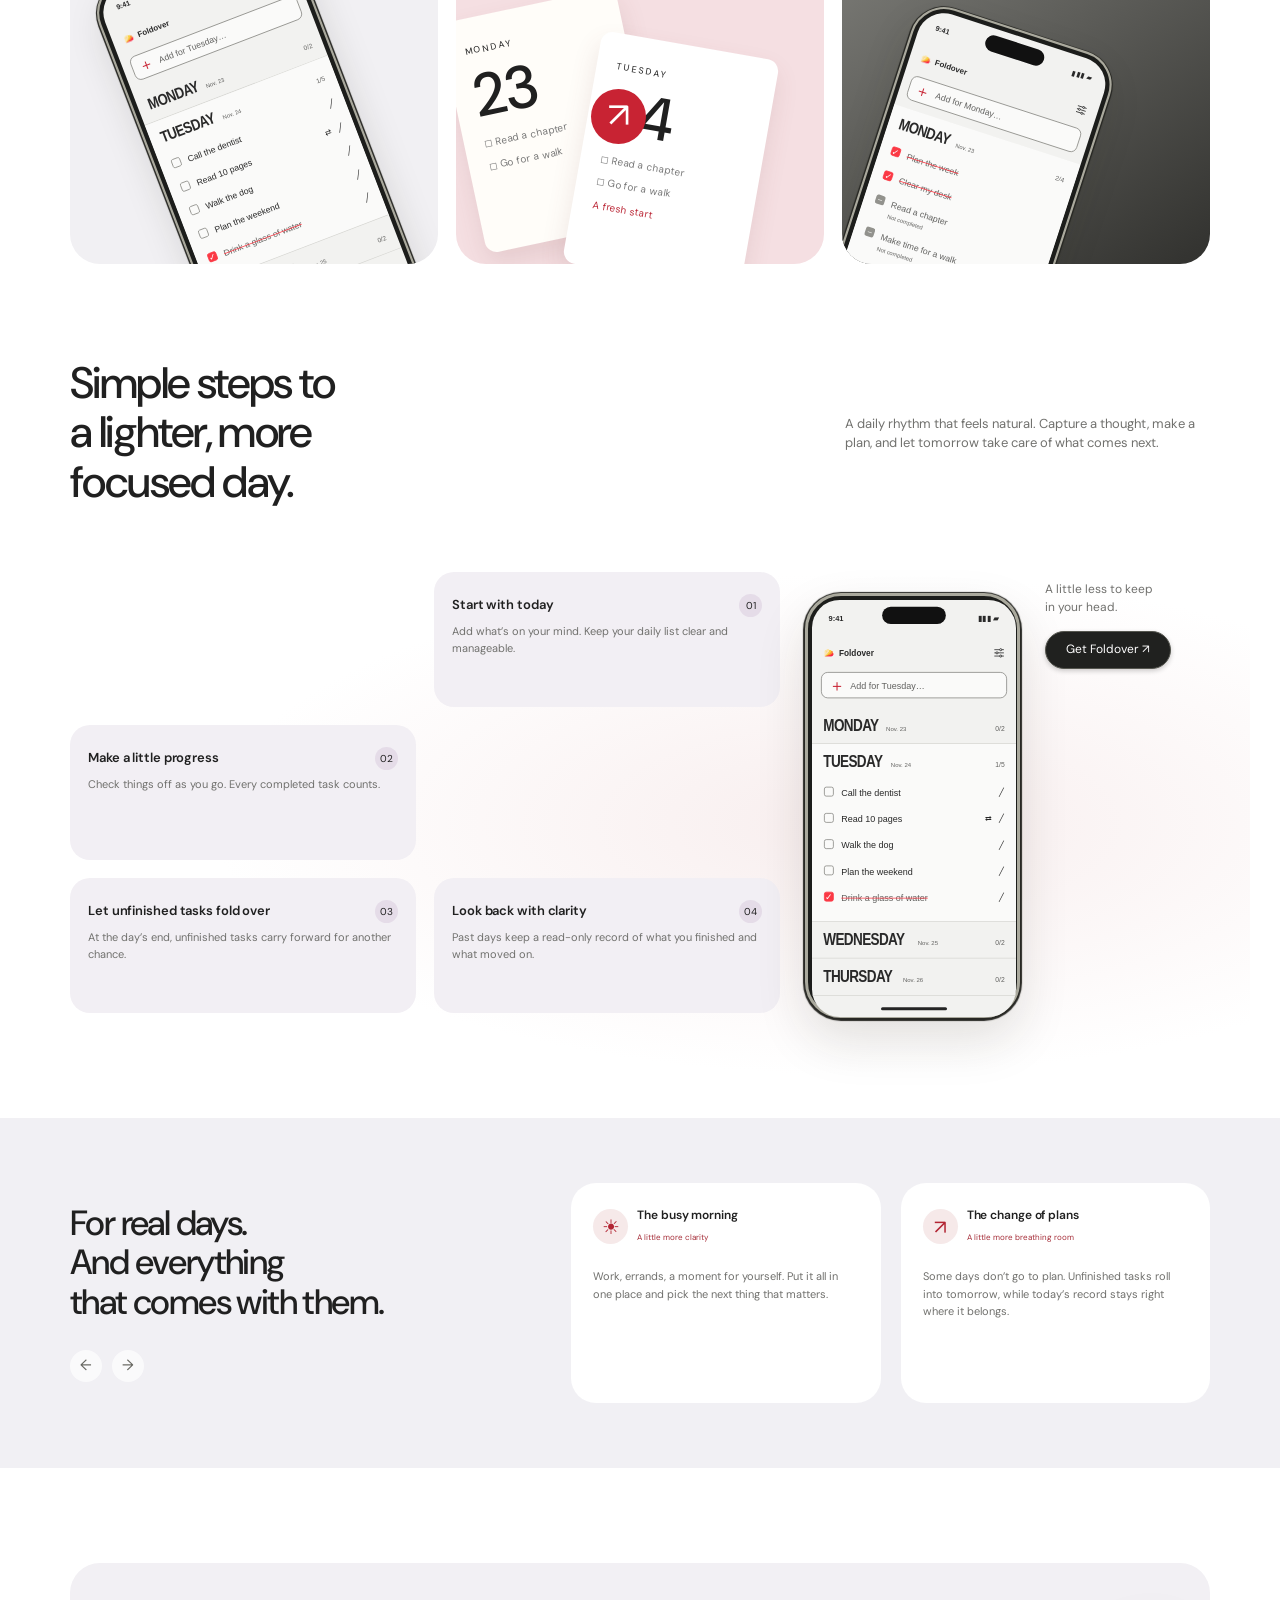
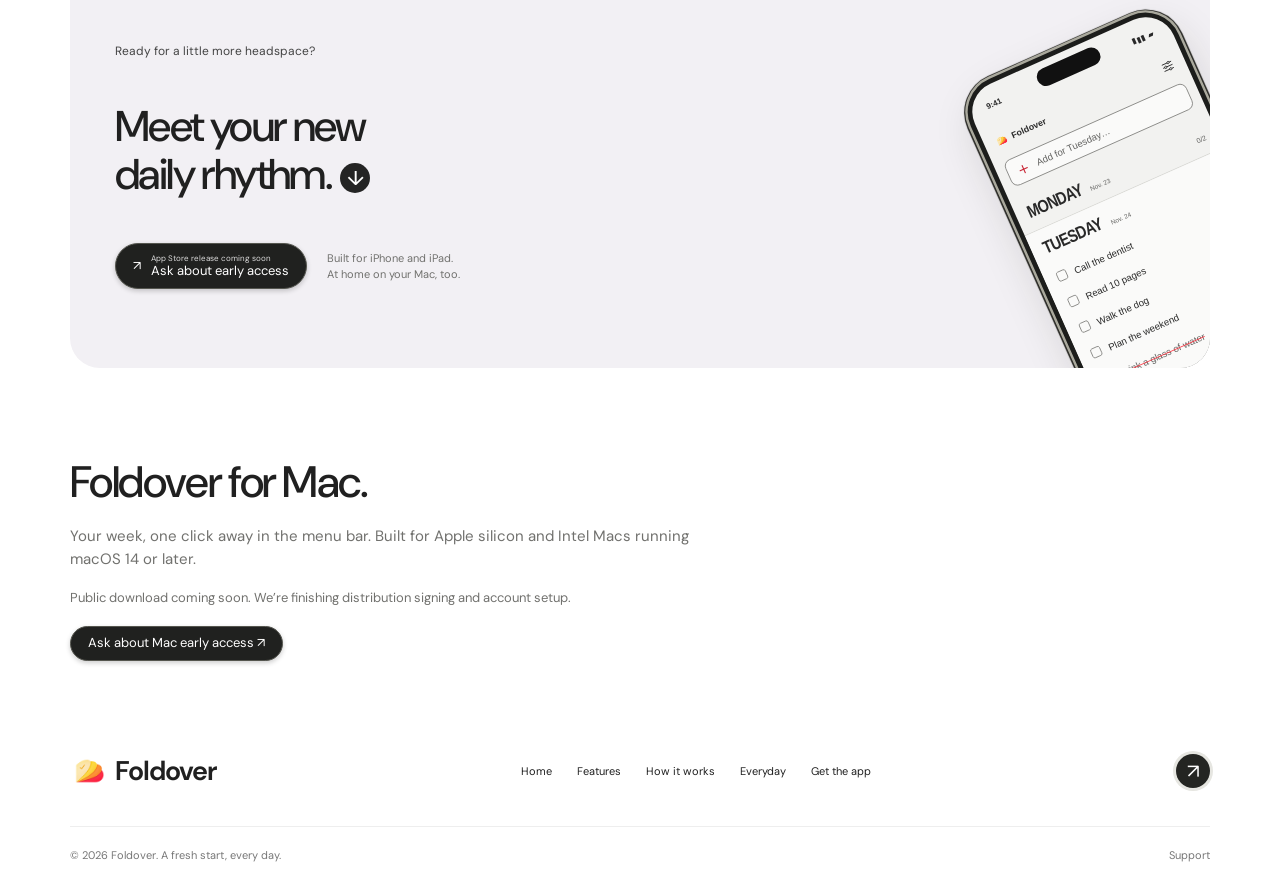
==== commit 119e40aa: "Add Mac download entry and public release status" ====
--- a/index.html
+++ b/index.html
@@ -1,9 +1,9 @@
 <!doctype html>
 <html lang="en"><head><meta charset="utf-8"><meta name="viewport" content="width=device-width,initial-scale=1"><title>Foldover — A fresh start. Nothing lost.</title><meta name="description" content="A calmer daily planner. Finish what matters, carry unfinished tasks forward, and keep a clear record of every day."><meta name="theme-color" content="#f4f3f1"><link rel="icon" href="assets/foldover.png"><link rel="stylesheet" href="style.css"><script src="site.js" defer></script></head>
 <body><a class="skip" href="#main">Skip to content</a><div class="page"><header><a class="brand" href="#" aria-label="Foldover home"><img src="assets/foldover.png" alt="">Foldover</a><a class="pill small" href="#get-app">Get Foldover <span>↗</span></a></header>
-<main id="main"><section class="hero"><div class="traces" aria-hidden="true"><i></i><i></i><i></i><i></i></div><div class="hero-copy"><span class="eyebrow">Make room for what matters</span><h1>A fresh start.<br>Nothing lost.</h1><p>Your day, a little lighter. A simple planner that carries<br class="desktop"> unfinished tasks forward—so you can keep moving.</p><div class="actions"><div class="store-badge"><a href="#get-app" aria-label="App Store release coming soon"><img src="assets/app-store.svg" alt="Download on the App Store" width="150" height="50"></a><small>Coming soon for iPhone &amp; iPad</small></div><a class="pill" href="https://momentum-planner.chwalik.workers.dev/login"><span class="web-icon">↗</span><span><small>Already using Foldover?</small>Open web app</span></a></div></div><div class="hero-scene"><span class="orbit o1">✓</span><span class="orbit o2">↗</span><span class="orbit o3"><img src="assets/foldover.png" alt=""></span><span class="orbit o4">24</span><span class="orbit o5">↻</span><div class="phone hero-phone" data-screen="today"></div><div class="paper p1" aria-hidden="true"></div><div class="paper p2" aria-hidden="true"></div><span class="scene-caption">A little focus. A little forward.</span></div></section>
+<main id="main"><section class="hero"><div class="traces" aria-hidden="true"><i></i><i></i><i></i><i></i></div><div class="hero-copy"><span class="eyebrow">Make room for what matters</span><h1>A fresh start.<br>Nothing lost.</h1><p>Your day, a little lighter. A simple planner that carries<br class="desktop"> unfinished tasks forward—so you can keep moving.</p><div class="actions"><div class="store-badge"><a href="#get-app" aria-label="App Store release coming soon"><img src="assets/app-store.svg" alt="Download on the App Store" width="150" height="50"></a><small>Coming soon for iPhone &amp; iPad</small></div><a class="pill mac-download" href="#mac-download"><span class="web-icon">↓</span><span><small>Menu-bar app</small>Download for Mac</span></a><a class="pill" href="https://momentum-planner.chwalik.workers.dev/login"><span class="web-icon">↗</span><span><small>Already using Foldover?</small>Open web app</span></a></div></div><div class="hero-scene"><span class="orbit o1">✓</span><span class="orbit o2">↗</span><span class="orbit o3"><img src="assets/foldover.png" alt=""></span><span class="orbit o4">24</span><span class="orbit o5">↻</span><div class="phone hero-phone" data-screen="today"></div><div class="paper p1" aria-hidden="true"></div><div class="paper p2" aria-hidden="true"></div><span class="scene-caption">A little focus. A little forward.</span></div></section>
 <section id="features" class="features section"><div class="section-intro"><p>One place for today’s plans, tomorrow’s possibilities, and everything you’ve already accomplished.</p><a class="round" href="#how-it-works" aria-label="See how Foldover works">↓</a><h2>Less managing.<br>More doing.</h2></div><div class="feature-grid"><article class="feature daily"><span class="card-icon">☷</span><h3>A clear view<br>of today</h3><div class="phone mini-phone" data-screen="today"></div></article><article class="feature rollover"><span class="card-icon">↗</span><h3>Plans change.<br>Tasks follow.</h3><div class="roll-art"><div class="day-sheet"><small>MONDAY</small><b>23</b><span>◻ Read a chapter</span><span>◻ Go for a walk</span></div><div class="fold-arrow">↗</div><div class="day-sheet front"><small>TUESDAY</small><b>24</b><span>◻ Read a chapter</span><span>◻ Go for a walk</span><em>A fresh start</em></div></div></article><article class="feature history"><span class="card-icon">◷</span><h3>Keep the history.<br>See your progress.</h3><div class="phone mini-phone" data-screen="history"></div></article></div></section>
 <section id="how-it-works" class="how section"><div class="how-heading"><h2>Simple steps to<br>a lighter, more<br>focused day.</h2><p>A daily rhythm that feels natural. Capture a thought, make a plan, and let tomorrow take care of what comes next.</p></div><div class="steps-layout"><div class="steps"><article class="step one"><span>01</span><h3>Start with today</h3><p>Add what’s on your mind. Keep your daily list clear and manageable.</p></article><article class="step two"><span>02</span><h3>Make a little progress</h3><p>Check things off as you go. Every completed task counts.</p></article><article class="step three"><span>03</span><h3>Let unfinished tasks fold over</h3><p>At the day’s end, unfinished tasks carry forward for another chance.</p></article><article class="step four"><span>04</span><h3>Look back with clarity</h3><p>Past days keep a read-only record of what you finished and what moved on.</p></article></div><div class="phone steps-phone" data-screen="today"></div><div class="step-cta"><p>A little less to keep<br>in your head.</p><a class="pill small" href="#get-app">Get Foldover ↗</a></div></div></section>
 <section class="stories" id="everyday"><div class="stories-intro"><h2>For real days.<br>And everything<br>that comes with them.</h2><div class="arrows"><button id="prev-story" aria-label="Previous everyday scenarios">←</button><button id="next-story" aria-label="Next everyday scenarios">→</button></div></div><div class="story-cards" aria-live="polite"><article class="story"><div class="story-head"><span class="avatar">☀</span><div><h3>The busy morning</h3><small>A little more clarity</small></div></div><p>Work, errands, a moment for yourself. Put it all in one place and pick the next thing that matters.</p></article><article class="story"><div class="story-head"><span class="avatar">↗</span><div><h3>The change of plans</h3><small>A little more breathing room</small></div></div><p>Some days don’t go to plan. Unfinished tasks roll into tomorrow, while today’s record stays right where it belongs.</p></article></div></section>
-<section id="get-app" class="download section"><div class="download-copy"><p class="kicker">Ready for a little more headspace?</p><h2>Meet your new<br>daily rhythm. <span>↓</span></h2><div class="download-bottom"><a class="pill" href="mailto:support@foldover.xyz?subject=Foldover%20early%20access"><span>↗</span><span><small>App Store release coming soon</small>Ask about early access</span></a><p>Built for iPhone and iPad.<br>At home on your Mac, too.</p></div></div><div class="phone download-phone" data-screen="today"></div></section></main>
+<section id="get-app" class="download section"><div class="download-copy"><p class="kicker">Ready for a little more headspace?</p><h2>Meet your new<br>daily rhythm. <span>↓</span></h2><div class="download-bottom"><a class="pill" href="mailto:support@foldover.xyz?subject=Foldover%20early%20access"><span>↗</span><span><small>App Store release coming soon</small>Ask about early access</span></a><p>Built for iPhone and iPad.<br>At home on your Mac, too.</p></div></div><div class="phone download-phone" data-screen="today"></div></section><section id="mac-download" class="section mac-release"><h2>Foldover for Mac.</h2><p>Your week, one click away in the menu bar. Built for Apple silicon and Intel Macs running macOS 14 or later.</p><p class="release-status">Public download coming soon. We’re finishing distribution signing and account setup.</p><a class="pill" href="mailto:support@foldover.xyz?subject=Foldover%20for%20Mac">Ask about Mac early access ↗</a></section></main>
 <footer class="section"><div class="footer-main"><a class="brand" href="#"><img src="assets/foldover.png" alt="">Foldover</a><nav aria-label="Footer"><a href="#main">Home</a><a href="#features">Features</a><a href="#how-it-works">How it works</a><a href="#everyday">Everyday</a><a href="#get-app">Get the app</a></nav><a class="round" href="mailto:support@foldover.xyz" aria-label="Email Foldover support">↗</a></div><div class="footer-bottom"><span>© 2026 Foldover. A fresh start, every day.</span><a href="support.html">Support</a></div></footer></div></body></html>
--- a/style.css
+++ b/style.css
@@ -22,3 +22,5 @@
 @media(max-width:700px){body{padding:0}.page{border-radius:0}.section{width:calc(100% - 50px)}.stories{padding-left:25px;padding-right:25px}.actions{gap:14px}.actions>.pill{min-height:44px}.store-badge img{width:132px;height:44px}.store-badge small{font-size:8px}}
 
 .native-week{height:calc(100% - 164px)}
+
+.actions{flex-wrap:wrap}.mac-release{padding:0 0 90px}.mac-release p{max-width:650px;margin:18px 0}.mac-release .release-status{font-size:13px}.mac-download{min-width:158px}
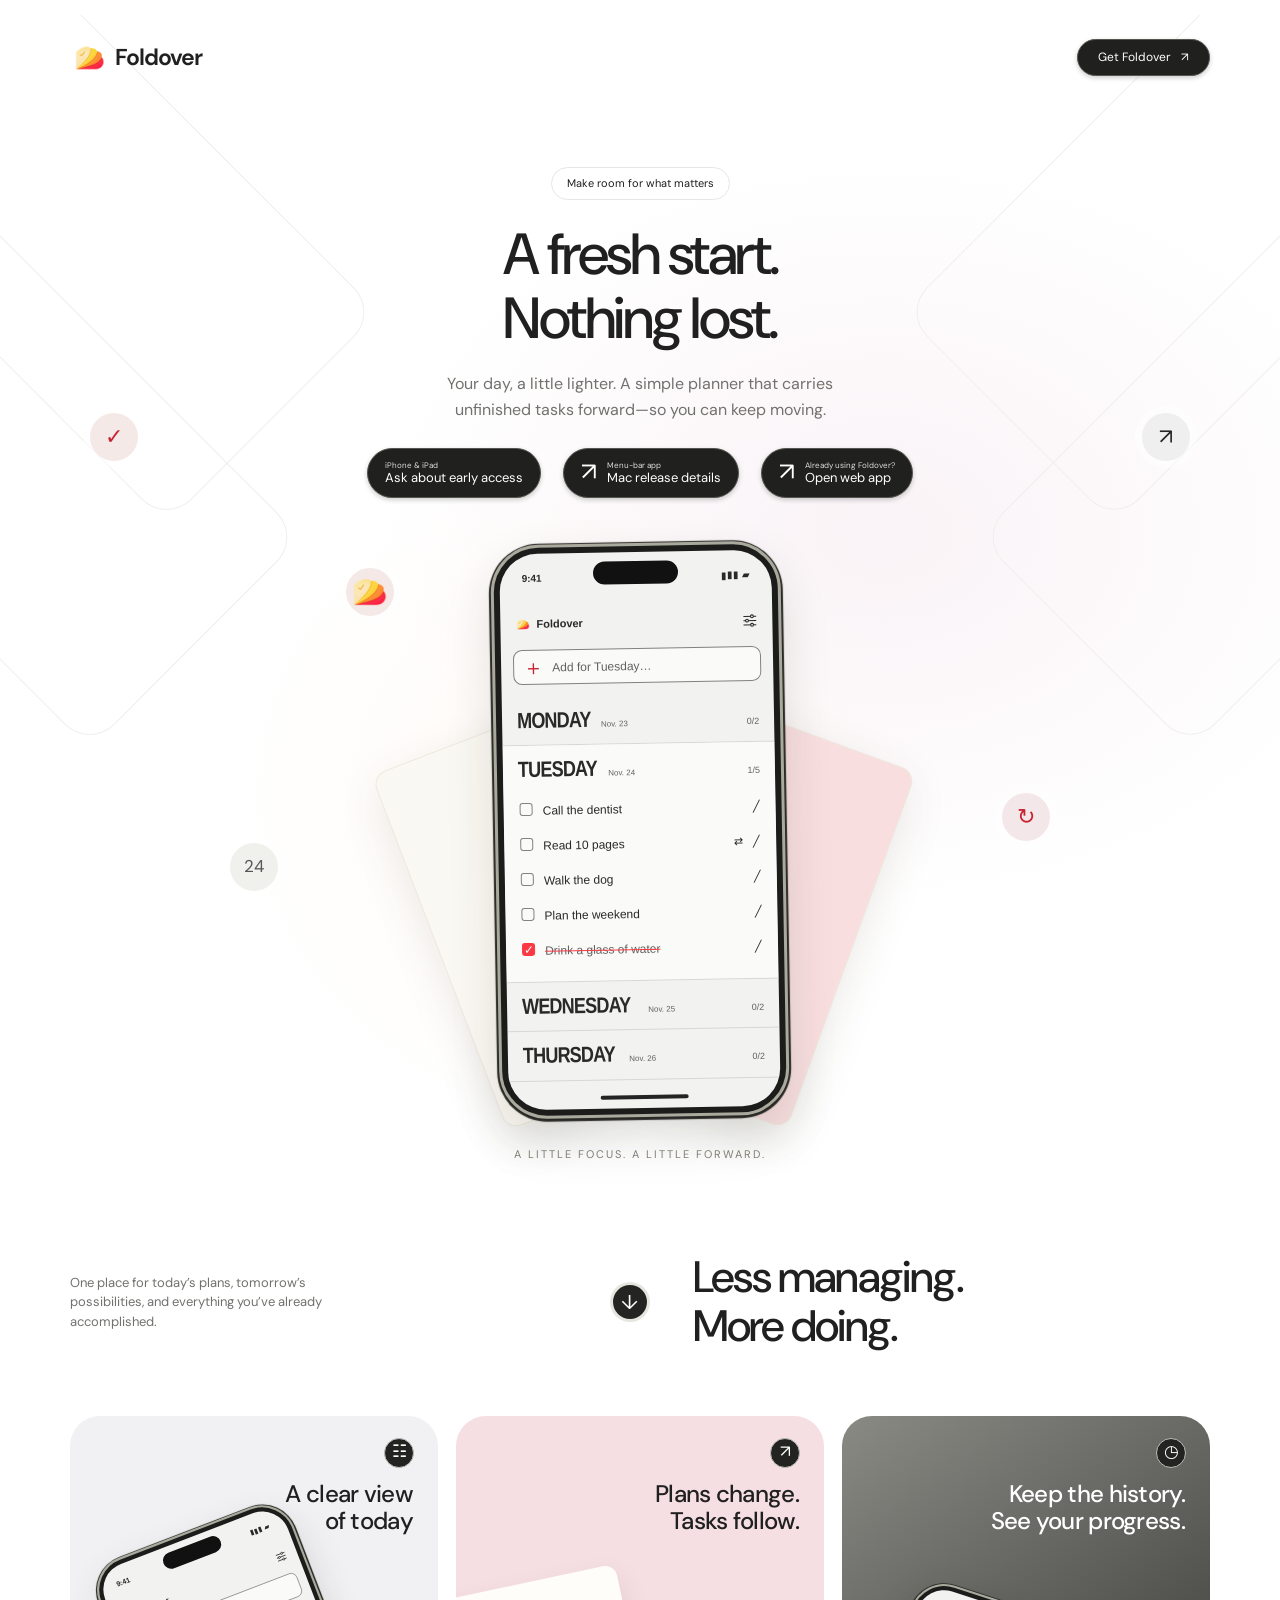
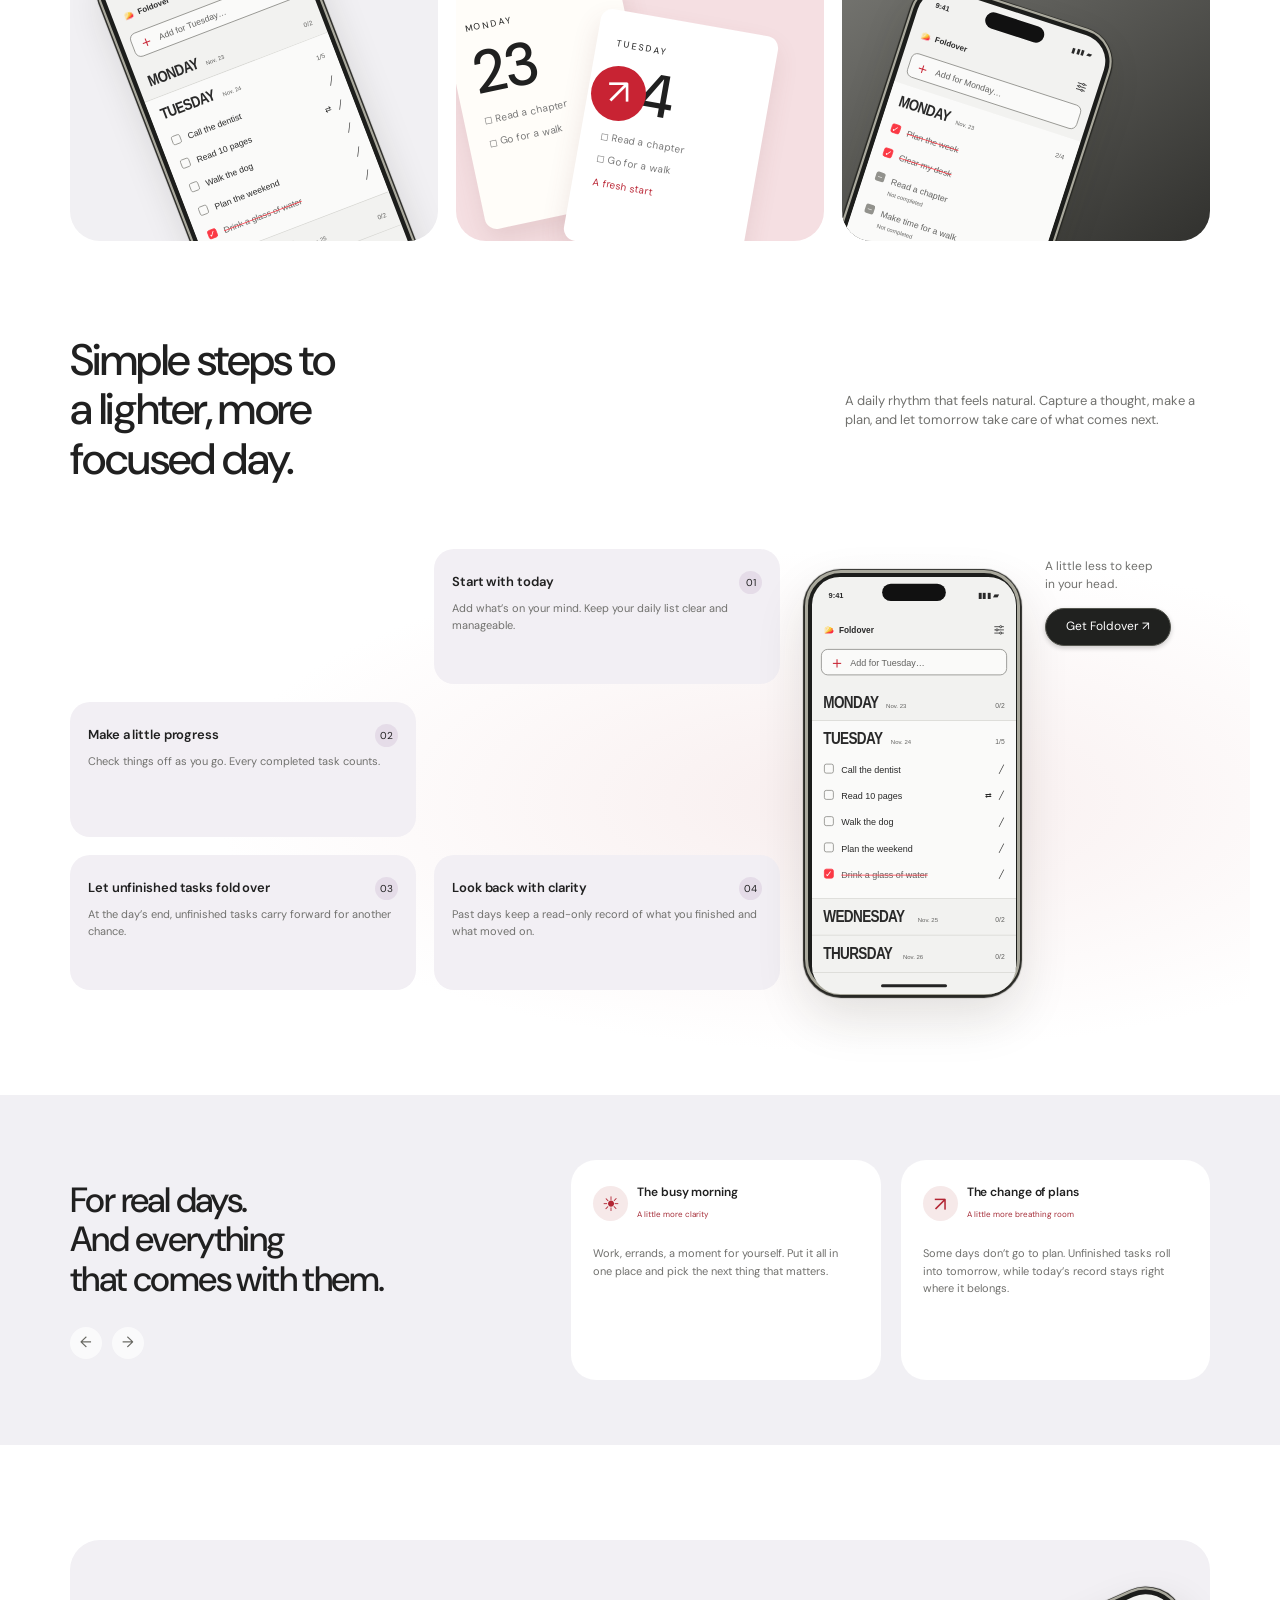
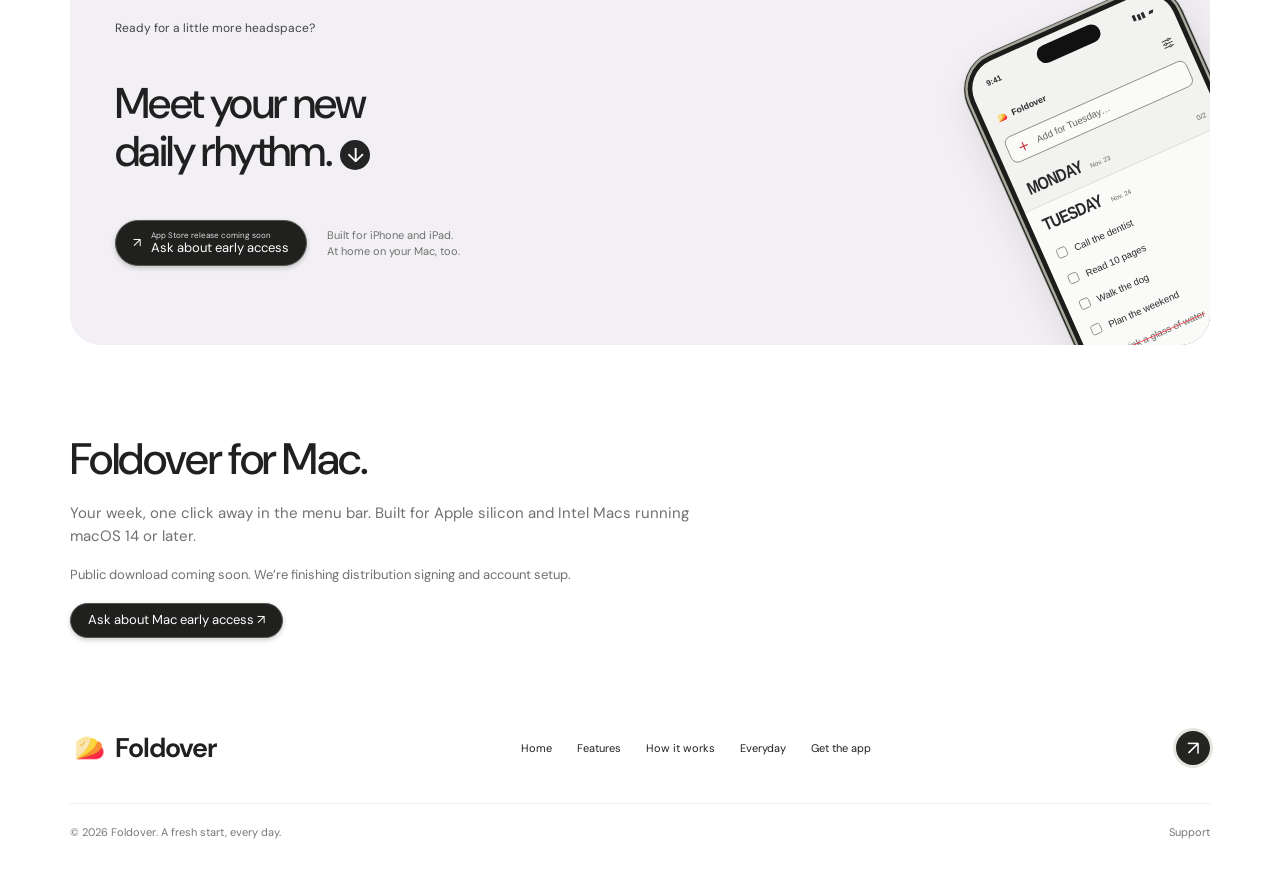
==== commit ac0883d8: "Use early-access links until native downloads are available" ====
--- a/index.html
+++ b/index.html
@@ -1,7 +1,7 @@
 <!doctype html>
 <html lang="en"><head><meta charset="utf-8"><meta name="viewport" content="width=device-width,initial-scale=1"><title>Foldover — A fresh start. Nothing lost.</title><meta name="description" content="A calmer daily planner. Finish what matters, carry unfinished tasks forward, and keep a clear record of every day."><meta name="theme-color" content="#f4f3f1"><link rel="icon" href="assets/foldover.png"><link rel="stylesheet" href="style.css"><script src="site.js" defer></script></head>
 <body><a class="skip" href="#main">Skip to content</a><div class="page"><header><a class="brand" href="#" aria-label="Foldover home"><img src="assets/foldover.png" alt="">Foldover</a><a class="pill small" href="#get-app">Get Foldover <span>↗</span></a></header>
-<main id="main"><section class="hero"><div class="traces" aria-hidden="true"><i></i><i></i><i></i><i></i></div><div class="hero-copy"><span class="eyebrow">Make room for what matters</span><h1>A fresh start.<br>Nothing lost.</h1><p>Your day, a little lighter. A simple planner that carries<br class="desktop"> unfinished tasks forward—so you can keep moving.</p><div class="actions"><div class="store-badge"><a href="#get-app" aria-label="App Store release coming soon"><img src="assets/app-store.svg" alt="Download on the App Store" width="150" height="50"></a><small>Coming soon for iPhone &amp; iPad</small></div><a class="pill mac-download" href="#mac-download"><span class="web-icon">↓</span><span><small>Menu-bar app</small>Download for Mac</span></a><a class="pill" href="https://momentum-planner.chwalik.workers.dev/login"><span class="web-icon">↗</span><span><small>Already using Foldover?</small>Open web app</span></a></div></div><div class="hero-scene"><span class="orbit o1">✓</span><span class="orbit o2">↗</span><span class="orbit o3"><img src="assets/foldover.png" alt=""></span><span class="orbit o4">24</span><span class="orbit o5">↻</span><div class="phone hero-phone" data-screen="today"></div><div class="paper p1" aria-hidden="true"></div><div class="paper p2" aria-hidden="true"></div><span class="scene-caption">A little focus. A little forward.</span></div></section>
+<main id="main"><section class="hero"><div class="traces" aria-hidden="true"><i></i><i></i><i></i><i></i></div><div class="hero-copy"><span class="eyebrow">Make room for what matters</span><h1>A fresh start.<br>Nothing lost.</h1><p>Your day, a little lighter. A simple planner that carries<br class="desktop"> unfinished tasks forward—so you can keep moving.</p><div class="actions"><a class="pill" href="mailto:support@foldover.xyz?subject=Foldover%20early%20access"><span><small>iPhone &amp; iPad</small>Ask about early access</span></a><a class="pill mac-download" href="#mac-download"><span class="web-icon">↗</span><span><small>Menu-bar app</small>Mac release details</span></a><a class="pill" href="https://momentum-planner.chwalik.workers.dev/login"><span class="web-icon">↗</span><span><small>Already using Foldover?</small>Open web app</span></a></div></div><div class="hero-scene"><span class="orbit o1">✓</span><span class="orbit o2">↗</span><span class="orbit o3"><img src="assets/foldover.png" alt=""></span><span class="orbit o4">24</span><span class="orbit o5">↻</span><div class="phone hero-phone" data-screen="today"></div><div class="paper p1" aria-hidden="true"></div><div class="paper p2" aria-hidden="true"></div><span class="scene-caption">A little focus. A little forward.</span></div></section>
 <section id="features" class="features section"><div class="section-intro"><p>One place for today’s plans, tomorrow’s possibilities, and everything you’ve already accomplished.</p><a class="round" href="#how-it-works" aria-label="See how Foldover works">↓</a><h2>Less managing.<br>More doing.</h2></div><div class="feature-grid"><article class="feature daily"><span class="card-icon">☷</span><h3>A clear view<br>of today</h3><div class="phone mini-phone" data-screen="today"></div></article><article class="feature rollover"><span class="card-icon">↗</span><h3>Plans change.<br>Tasks follow.</h3><div class="roll-art"><div class="day-sheet"><small>MONDAY</small><b>23</b><span>◻ Read a chapter</span><span>◻ Go for a walk</span></div><div class="fold-arrow">↗</div><div class="day-sheet front"><small>TUESDAY</small><b>24</b><span>◻ Read a chapter</span><span>◻ Go for a walk</span><em>A fresh start</em></div></div></article><article class="feature history"><span class="card-icon">◷</span><h3>Keep the history.<br>See your progress.</h3><div class="phone mini-phone" data-screen="history"></div></article></div></section>
 <section id="how-it-works" class="how section"><div class="how-heading"><h2>Simple steps to<br>a lighter, more<br>focused day.</h2><p>A daily rhythm that feels natural. Capture a thought, make a plan, and let tomorrow take care of what comes next.</p></div><div class="steps-layout"><div class="steps"><article class="step one"><span>01</span><h3>Start with today</h3><p>Add what’s on your mind. Keep your daily list clear and manageable.</p></article><article class="step two"><span>02</span><h3>Make a little progress</h3><p>Check things off as you go. Every completed task counts.</p></article><article class="step three"><span>03</span><h3>Let unfinished tasks fold over</h3><p>At the day’s end, unfinished tasks carry forward for another chance.</p></article><article class="step four"><span>04</span><h3>Look back with clarity</h3><p>Past days keep a read-only record of what you finished and what moved on.</p></article></div><div class="phone steps-phone" data-screen="today"></div><div class="step-cta"><p>A little less to keep<br>in your head.</p><a class="pill small" href="#get-app">Get Foldover ↗</a></div></div></section>
 <section class="stories" id="everyday"><div class="stories-intro"><h2>For real days.<br>And everything<br>that comes with them.</h2><div class="arrows"><button id="prev-story" aria-label="Previous everyday scenarios">←</button><button id="next-story" aria-label="Next everyday scenarios">→</button></div></div><div class="story-cards" aria-live="polite"><article class="story"><div class="story-head"><span class="avatar">☀</span><div><h3>The busy morning</h3><small>A little more clarity</small></div></div><p>Work, errands, a moment for yourself. Put it all in one place and pick the next thing that matters.</p></article><article class="story"><div class="story-head"><span class="avatar">↗</span><div><h3>The change of plans</h3><small>A little more breathing room</small></div></div><p>Some days don’t go to plan. Unfinished tasks roll into tomorrow, while today’s record stays right where it belongs.</p></article></div></section>
